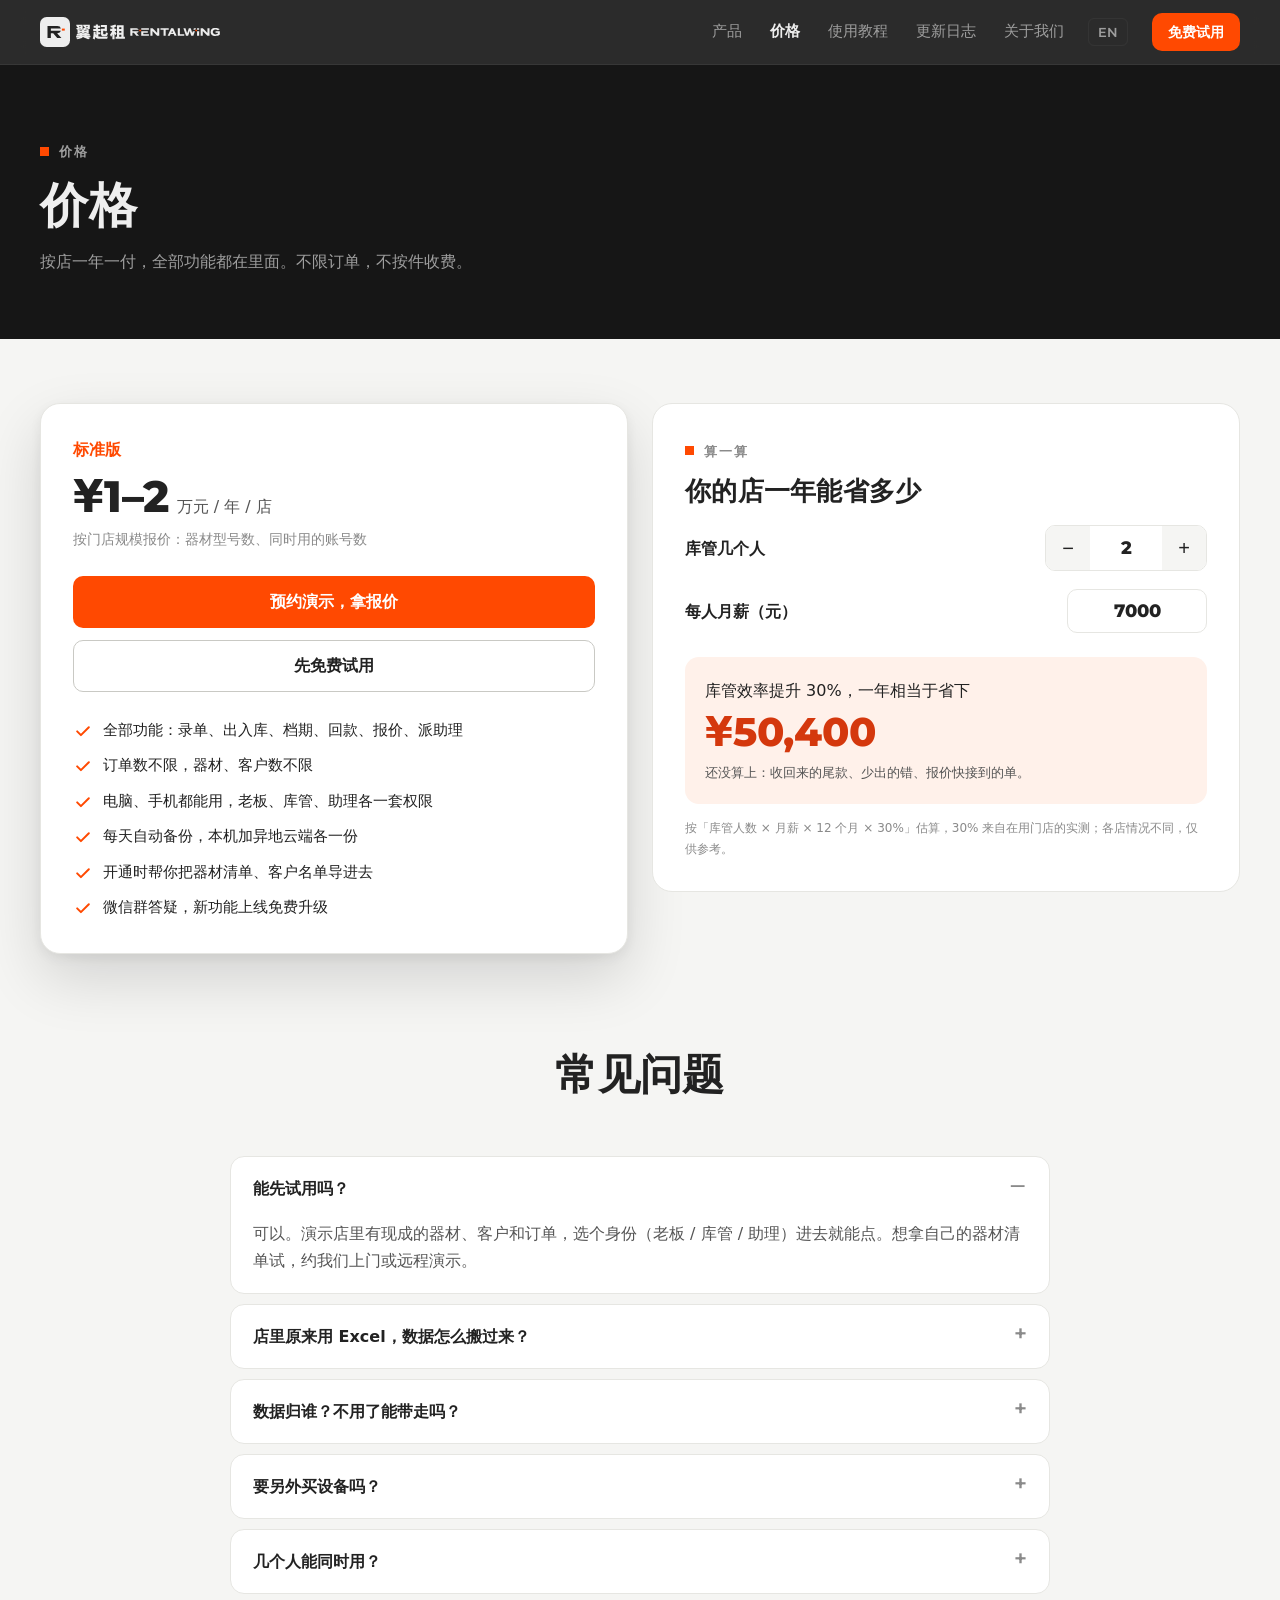
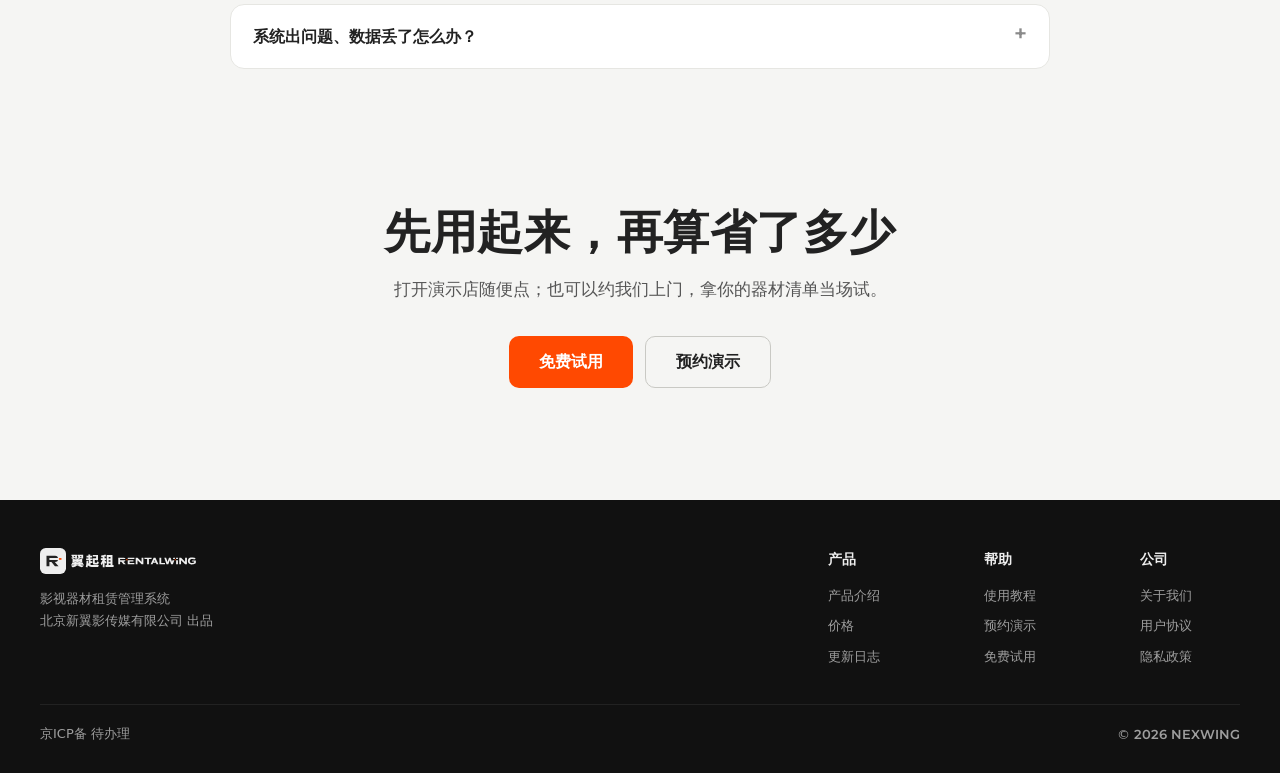
==== pricing.html @ af943787 "官网：价格、教程、更新日志、关于我们、用户协议、隐私政策；英文站" ====
<!doctype html>
<html lang="zh-CN">
<head>
  <meta charset="utf-8">
  <meta name="viewport" content="width=device-width, initial-scale=1">
  <meta name="robots" content="noindex, nofollow">
  <title>价格 · 翼起租 RENTALWING</title>
  <link rel="alternate" hreflang="en" href="en/pricing.html">
  <meta name="description" content="翼起租 RENTALWING 按店一年一付，全部功能都在里面，不限订单数、不按件收费。算一算你的店一年能省多少。">
  <meta name="theme-color" content="#161616">
  <link rel="icon" href="favicon.svg" type="image/svg+xml">
  <link rel="icon" href="favicon-32.png" sizes="32x32" type="image/png">
  <link rel="apple-touch-icon" href="apple-touch-icon.png">
  <meta property="og:type" content="website">
  <meta property="og:title" content="价格 · 翼起租 RENTALWING">
  <meta property="og:description" content="翼起租 RENTALWING 按店一年一付，全部功能都在里面，不限订单数、不按件收费。算一算你的店一年能省多少。">
  <meta property="og:image" content="assets/img/og.png">
  <link rel="stylesheet" href="assets/css/site.css">
  <script>document.documentElement.classList.add('js')</script>
</head>
<body class="sub sub--pricing">
<!-- 由 tools/build_site.py 从 site-src/ 生成，别直接改这个文件 -->

<a class="skip" href="#main">跳到正文</a>

<!-- @icons -->
<!-- 线条图标（只定义一次，下面用 <use> 引用） -->
<svg width="0" height="0" style="position:absolute" aria-hidden="true">
  <defs>
    <symbol id="i-crew" viewBox="0 0 24 24"><circle cx="9" cy="8" r="3.5"/><path d="M3 20c0-3.3 2.7-6 6-6s6 2.7 6 6"/><path d="M16 4.5a3.5 3.5 0 0 1 0 7M18 14c2 .7 3 2.8 3 6"/></symbol>
    <symbol id="i-sheet" viewBox="0 0 24 24"><path d="M6 3h9l4 4v14H6z"/><path d="M15 3v4h4M9 12h7M9 16h5"/></symbol>
    <symbol id="i-lock" viewBox="0 0 24 24"><rect x="4" y="10" width="16" height="11" rx="2"/><path d="M8 10V7a4 4 0 0 1 8 0v3"/></symbol>
    <symbol id="i-cloud" viewBox="0 0 24 24"><path d="M7 18a4 4 0 0 1-.6-8A6 6 0 0 1 18 9a4.5 4.5 0 0 1-.5 9z"/><path d="M12 12v5M9.5 14.5 12 12l2.5 2.5"/></symbol>
    <symbol id="i-phone" viewBox="0 0 24 24"><rect x="6" y="2.5" width="12" height="19" rx="2.5"/><path d="M10.5 18.5h3"/></symbol>
    <symbol id="i-chat" viewBox="0 0 24 24"><path d="M4 5h16v11H9l-5 4z"/></symbol>
    <symbol id="i-check" viewBox="0 0 24 24"><path d="M5 12.5l4.5 4.5L19 7.5"/></symbol>
  </defs>
</svg>
<!-- /@icons -->

<!-- @header -->
<header class="nav" data-nav>
  <div class="wrap nav__inner">
    <a class="nav__logo" href="index.html" aria-label="翼起租 RENTALWING 首页">
      <img src="assets/img/rentalwing-logo-inline-white.svg" alt="翼起租 RENTALWING" width="192" height="32">
    </a>
    <nav class="nav__links" id="nav-links" aria-label="网站导航">
      <a href="index.html" data-key="home">产品</a>
      <a href="pricing.html" data-key="pricing" aria-current="page">价格</a>
      <a href="help.html" data-key="help">使用教程</a>
      <a href="changelog.html" data-key="changelog">更新日志</a>
      <a href="about.html" data-key="about">关于我们</a>
    </nav>
    <a class="nav__lang" href="en/pricing.html" hreflang="en" lang="en" title="English">EN</a>
    <a class="btn btn--primary btn--sm nav__cta" href="#trial" data-trial>免费试用</a>
    <button class="nav__toggle" type="button" aria-controls="nav-links" aria-expanded="false" aria-label="打开菜单" data-nav-toggle>
      <span></span><span></span>
    </button>
  </div>
</header>
<!-- /@header -->

<main id="main">

  <section class="page-hero">
    <div class="wrap">
      <p class="eyebrow"><i></i>价格</p>
      <h1>价格</h1>
      <p class="lead">按店一年一付，全部功能都在里面。不限订单，不按件收费。</p>
    </div>
  </section>

  <section class="pricing">
    <div class="wrap pricing__inner">
      <!-- TODO：定价定了以后改这一块（现在按「一年一两万，按门店规模报价」写） -->
      <article class="plan">
        <p class="plan__name">标准版</p>
        <p class="plan__price"><b>¥1–2</b><span>万元 / 年 / 店</span></p>
        <p class="plan__note">按门店规模报价：器材型号数、同时用的账号数</p>
        <a class="btn btn--primary btn--lg btn--block" href="#contact" data-contact>预约演示，拿报价</a>
        <a class="btn btn--line btn--lg btn--block" href="#trial" data-trial>先免费试用</a>
        <ul class="ticks">
          <li><svg><use href="#i-check"/></svg>全部功能：录单、出入库、档期、回款、报价、派助理</li>
          <li><svg><use href="#i-check"/></svg>订单数不限，器材、客户数不限</li>
          <li><svg><use href="#i-check"/></svg>电脑、手机都能用，老板、库管、助理各一套权限</li>
          <li><svg><use href="#i-check"/></svg>每天自动备份，本机加异地云端各一份</li>
          <li><svg><use href="#i-check"/></svg>开通时帮你把器材清单、客户名单导进去</li>
          <li><svg><use href="#i-check"/></svg>微信群答疑，新功能上线免费升级</li>
        </ul>
      </article>

      <article class="calc" data-calc>
        <p class="eyebrow eyebrow--dark"><i></i>算一算</p>
        <h2>你的店一年能省多少</h2>
        <label class="calc__row"><span>库管几个人</span>
          <span class="calc__step"><button type="button" data-calc-dec="staff" aria-label="少一个">−</button><input type="number" inputmode="numeric" min="1" max="20" value="2" data-calc-in="staff" aria-label="库管人数"><button type="button" data-calc-inc="staff" aria-label="多一个">+</button></span>
        </label>
        <label class="calc__row"><span>每人月薪（元）</span>
          <input class="calc__money" type="number" inputmode="numeric" min="1000" step="500" value="7000" data-calc-in="salary" aria-label="每人月薪">
        </label>
        <div class="calc__out">
          <p>库管效率提升 30%，一年相当于省下</p>
          <p class="calc__big">¥<b data-calc-out="save">50,400</b></p>
          <p class="calc__sub">还没算上：收回来的尾款、少出的错、报价快接到的单。</p>
        </div>
        <p class="calc__foot">按「库管人数 × 月薪 × 12 个月 × 30%」估算，30% 来自在用门店的实测；各店情况不同，仅供参考。</p>
      </article>
    </div>
  </section>

  <section class="faq">
    <div class="wrap">
      <header class="center-head">
        <h2>常见问题</h2>
      </header>
      <div class="faq__list">
        <details open>
          <summary>能先试用吗？</summary>
          <p>可以。演示店里有现成的器材、客户和订单，选个身份（老板 / 库管 / 助理）进去就能点。想拿自己的器材清单试，约我们上门或远程演示。</p>
        </details>
        <details>
          <summary>店里原来用 Excel，数据怎么搬过来？</summary>
          <p>把器材清单、客户名单发给我们（Excel、照片都行），开通时我们帮你导进去；有编号的器材连编号一起建好。老单可以用「补录老单」一张张补，补的单照样能对账。</p>
        </details>
        <details>
          <summary>数据归谁？不用了能带走吗？</summary>
          <p>店里的数据归店家。订单、器材、客户、流水随时能导出 Excel；不续费也会留出时间让你把数据导走。详见<a href="terms.html">用户协议</a>和<a href="privacy.html">隐私政策</a>。</p>
        </details>
        <details>
          <summary>要另外买设备吗？</summary>
          <p>不用。电脑、手机打开网页就能用。想用扫码出入库的话，一把无线扫码枪一两百元，标签几分钱一张；手机摄像头也能扫。</p>
        </details>
        <details>
          <summary>几个人能同时用？</summary>
          <p>老板、库管、助理都能有自己的账号，同时用，别人改了你这边自动刷新。账号数量按门店规模定在报价里。</p>
        </details>
        <details>
          <summary>系统出问题、数据丢了怎么办？</summary>
          <p>每天自动备份，本机一份、异地云端一份，能恢复到任意一天。每一笔改动都有操作记录，谁、几点、改了什么都查得到。</p>
        </details>
      </div>
    </div>
  </section>

  <section class="cta">
    <div class="wrap cta__inner">
      <h2>先用起来，再算省了多少</h2>
      <p>打开演示店随便点；也可以约我们上门，拿你的器材清单当场试。</p>
      <div class="cta__actions">
        <a class="btn btn--primary btn--lg" href="#trial" data-trial>免费试用</a>
        <a class="btn btn--line btn--lg" href="#contact" data-contact>预约演示</a>
      </div>
    </div>
  </section>

</main>

<!-- @footer -->
<footer class="footer">
  <div class="wrap">
    <div class="footer__top">
      <div class="footer__brand">
        <img src="assets/img/rentalwing-logo-inline-white.svg" alt="翼起租 RENTALWING" width="168" height="28">
        <p>影视器材租赁管理系统<br>北京新翼影传媒有限公司 出品</p>
      </div>
      <nav class="footer__cols" aria-label="网站地图">
        <div><h4>产品</h4><a href="index.html">产品介绍</a><a href="pricing.html">价格</a><a href="changelog.html">更新日志</a></div>
        <div><h4>帮助</h4><a href="help.html">使用教程</a><a href="#contact" data-contact>预约演示</a><a href="#trial" data-trial>免费试用</a></div>
        <div><h4>公司</h4><a href="about.html">关于我们</a><a href="terms.html">用户协议</a><a href="privacy.html">隐私政策</a></div>
      </nav>
    </div>
    <div class="footer__bottom">
      <!-- TODO：备案号下来后替换，并链接到 https://beian.miit.gov.cn/ -->
      <span>京ICP备 待办理</span>
      <span class="footer__copy">© <span data-year>2026</span> NEXWING</span>
    </div>
  </div>
</footer>

<!-- 免费试用：演示店还没搭好，先示意。开放后把 data-trial-url 换成真的地址、去掉按钮的 is-soon 和下面那行说明 -->
<dialog class="modal" id="trial" aria-labelledby="trial-title" data-trial-url="https://demo.rentalwing.com">
  <form method="dialog" class="modal__close-form"><button class="modal__close" aria-label="关闭">×</button></form>
  <p class="eyebrow eyebrow--dark"><i></i>免费试用</p>
  <h3 id="trial-title">演示店 · 光影器材租赁</h3>
  <p class="modal__desc">装好了演示数据的一家店：器材、客户、进行中的单都有，随便点、随便改。不用注册，进去选个身份（老板 / 库管 / 助理）就能用。</p>
  <p class="trial-url">demo.rentalwing.com</p>
  <a class="btn btn--primary btn--lg btn--block is-soon" href="#" data-trial-go aria-disabled="true">进入演示店</a>
  <p class="modal__soon">演示店正在准备，开放后点上面直接进。现在可以先<a href="#contact" data-contact>预约演示</a>。</p>
</dialog>

<!-- 预约演示：联系方式 -->
<dialog class="modal" id="contact-dialog" aria-labelledby="contact-title">
  <form method="dialog" class="modal__close-form"><button class="modal__close" aria-label="关闭">×</button></form>
  <p class="eyebrow eyebrow--dark"><i></i>预约演示</p>
  <h3 id="contact-title">加微信，约个时间</h3>
  <div class="contact">
    <!-- TODO：换成真实的微信二维码 /assets/img/wechat-qr.png -->
    <div class="contact__qr">微信二维码</div>
    <ul>
      <li><span>微信</span>扫码添加，备注「器材店」</li>
      <!-- TODO：填真实的电话、邮箱 -->
      <li><span>电话</span>待补</li>
      <li><span>邮箱</span>hello@rentalwing.com</li>
    </ul>
  </div>
</dialog>
<!-- /@footer -->

<script src="assets/js/site.js" defer></script>
</body>
</html>
---- assets/css/site.css ----
/* 翼起租 RENTALWING 官网
 * 订单是核心：首屏讲订单，紧跟着「一张单的全流程」代码画的界面动画（不用录屏，省流量），再是订单上的各种细节（会动的小卡片）。
 * 以图为主：其余每一屏一个短标题 + 一句话 + 三个要点 + 一张真实的产品截图。
 * 颜色沿用 NEXWING：黑 #222、橙 #FF4901（只做点缀）。中文用系统字体，英文 / 数字用自带的 Montserrat 子集，不依赖外部 CDN。
 * 动效都尊重「减少动态效果」：系统里开了就不轮播、不浮动、直接显示。 */

@font-face { font-family: "Montserrat"; font-weight: 600; font-display: swap; src: url("../fonts/montserrat-600.woff2") format("woff2"); }
@font-face { font-family: "Montserrat"; font-weight: 800; font-display: swap; src: url("../fonts/montserrat-800.woff2") format("woff2"); }

:root {
  --ink: #222222;
  --ink-2: #555555;
  --muted: #8A8A8A;
  --line: #E6E6E2;
  --paper: #F5F5F3;
  --white: #FFFFFF;
  --night: #161616;
  --night-2: #232323;
  --night-line: #343434;
  --on-night: #EEEEEE;
  --on-night-muted: #9E9E9E;
  --orange: #FF4901;
  --orange-soft: #FFF1EA;
  --blue: #1677FF;
  --green: #389E0D;

  --sans: "PingFang SC", "Hiragino Sans GB", "Microsoft YaHei", "Noto Sans SC", system-ui, -apple-system, sans-serif;
  --latin: "Montserrat", var(--sans);
  --wrap: 1200px;
  --gutter: 16px;
  --radius: 16px;
  --shadow: 0 24px 60px rgba(0, 0, 0, .14), 0 4px 12px rgba(0, 0, 0, .06);
  --ease: cubic-bezier(.2, .7, .2, 1);
}
@media (min-width: 768px) { :root { --gutter: 32px; } }

*, *::before, *::after { box-sizing: border-box; }
html { scroll-behavior: smooth; scroll-padding-top: 72px; -webkit-text-size-adjust: 100%; }
body { margin: 0; background: var(--paper); color: var(--ink); font: 16px/1.7 var(--sans); -webkit-font-smoothing: antialiased; }
img, video { max-width: 100%; height: auto; display: block; }
a { color: inherit; }
h1, h2, h3 { margin: 0; line-height: 1.2; letter-spacing: .01em; }
p { margin: 0; }
figure { margin: 0; }

.wrap { width: 100%; max-width: calc(var(--wrap) + var(--gutter) * 2); margin: 0 auto; padding: 0 var(--gutter); }
.skip { position: absolute; left: -999px; top: 8px; background: var(--white); padding: 8px 12px; border-radius: 8px; z-index: 100; }
.skip:focus { left: 8px; }
:focus-visible { outline: 2px solid var(--orange); outline-offset: 3px; border-radius: 4px; }
.show-sm { display: none; }
@media (max-width: 520px) { .show-sm { display: inline; } .hide-sm { display: none; } }

/* 英文站：标题用 Montserrat，字距收紧（中文的 .03em 字距放在英文上太散） */
:lang(en) h1, :lang(en) h2, :lang(en) h3, :lang(en) .proof strong { font-family: var(--latin); letter-spacing: -.01em; }
:lang(en) .hero h1 { letter-spacing: -.015em; }
:lang(en) .eyebrow { letter-spacing: .06em; }

/* 滚到眼前才浮上来（只在有 JS 时；没 JS 直接显示） */
.js [data-reveal] { opacity: 0; transform: translateY(28px); transition: opacity .7s var(--ease), transform .7s var(--ease); }
.js [data-reveal].is-in { opacity: 1; transform: none; }

/* ---------- 小部件 ---------- */
.eyebrow { display: inline-flex; align-items: center; gap: 10px; font: 600 13px/1.4 var(--latin); letter-spacing: .14em; color: var(--on-night-muted); margin-bottom: 16px; }
.eyebrow i { width: 9px; height: 9px; background: var(--orange); flex: none; }
.eyebrow--dark { color: var(--muted); }

.btn {
  display: inline-flex; align-items: center; justify-content: center; gap: 8px;
  min-height: 44px; padding: 0 22px; border-radius: 10px; border: 0;
  font: 600 15px/1 var(--sans); text-decoration: none; white-space: nowrap; cursor: pointer;
  transition: background-color .15s, border-color .15s, opacity .15s;
}
.btn--sm { min-height: 38px; padding: 0 16px; font-size: 14px; }
.btn--lg { min-height: 52px; padding: 0 30px; font-size: 16px; }
.btn--block { width: 100%; }
.btn--primary { background: var(--orange); color: #fff; }
.btn--primary:hover { background: #E84200; }
.btn--ghost { border: 1.5px solid var(--night-line); color: var(--on-night); background: transparent; }
.btn--ghost:hover { border-color: var(--on-night-muted); }
.btn--line { border: 1.5px solid #C9C9C4; color: var(--ink); background: transparent; }
.btn--line:hover { border-color: var(--ink); }

.ticks { list-style: none; margin: 22px 0 0; padding: 0; display: grid; gap: 10px; }
.ticks li { display: flex; align-items: center; gap: 10px; font-weight: 600; font-size: 16px; }
.ticks svg { width: 20px; height: 20px; flex: none; fill: none; stroke: var(--orange); stroke-width: 2.4; stroke-linecap: round; stroke-linejoin: round; }
.ticks--light li { color: var(--on-night); }

/* ---------- 页头 ---------- */
.nav { position: sticky; top: 0; z-index: 50; background: rgba(22, 22, 22, .9); -webkit-backdrop-filter: saturate(140%) blur(12px); backdrop-filter: saturate(140%) blur(12px); border-bottom: 1px solid rgba(255, 255, 255, .06); }
.nav__inner { display: flex; align-items: center; gap: 24px; height: 64px; }
.nav__logo img { height: 30px; width: auto; }
.nav__links { display: flex; gap: 28px; margin-left: auto; }
.nav__links a { color: var(--on-night-muted); text-decoration: none; font-size: 15px; }
.nav__links a:hover, .nav__links a[aria-current] { color: var(--on-night); }
.nav__links a[aria-current] { font-weight: 600; }
.nav__lang { color: var(--on-night-muted); text-decoration: none; font: 600 13px var(--latin); padding: 5px 9px; border: 1px solid var(--night-line); border-radius: 6px; }
.nav__lang:hover { color: var(--on-night); border-color: var(--on-night-muted); }
.nav__toggle { display: none; }
@media (max-width: 900px) {
  .nav__inner { gap: 12px; }
  .nav__lang { margin-left: auto; }
  .nav__toggle { display: inline-flex; flex-direction: column; justify-content: center; gap: 6px; width: 44px; height: 44px; padding: 0 11px; margin-right: -11px; background: none; border: 0; cursor: pointer; }
  .nav__toggle span { display: block; height: 2px; background: var(--on-night); transition: transform .2s; }
  .nav[data-open] .nav__toggle span:first-child { transform: translateY(4px) rotate(45deg); }
  .nav[data-open] .nav__toggle span:last-child { transform: translateY(-4px) rotate(-45deg); }
  .nav__links { display: none; position: absolute; left: 0; right: 0; top: 64px; flex-direction: column; gap: 0; margin: 0; padding: 8px var(--gutter) 16px; background: var(--night); border-bottom: 1px solid var(--night-line); }
  .nav[data-open] .nav__links { display: flex; }
  .nav__links a { padding: 12px 0; font-size: 17px; border-bottom: 1px solid var(--night-2); }
}
@media (max-width: 400px) { .nav__logo img { height: 24px; } }

/* ---------- 首屏 ---------- */
.hero { background: var(--night); color: var(--on-night); overflow: hidden; position: relative; }
.hero::after { /* 截图下半截落在浅色上：深浅交界 */
  content: ""; position: absolute; left: 0; right: 0; bottom: 0; height: 22%; background: var(--paper);
}
.hero__copy { text-align: center; padding-top: 72px; }
@media (min-width: 980px) { .hero__copy { padding-top: 100px; } }
.hero h1 { font-size: clamp(34px, 6vw, 64px); font-weight: 800; letter-spacing: .03em; line-height: 1.18; }
.hero .lead { margin-top: 20px; font-size: clamp(14px, 1.5vw, 17px); line-height: 1.8; color: var(--on-night-muted); }
.hero__actions { display: flex; justify-content: center; flex-wrap: wrap; gap: 12px; margin-top: 32px; }
/* 底下留足地方：截图的阴影和压在右下角的手机都别被首屏的边裁掉 */
.hero__stage { position: relative; z-index: 1; margin-top: 56px; padding-bottom: 96px; }
@media (min-width: 980px) { .hero__stage { margin-top: 72px; } }

.browser { border-radius: 14px; overflow: hidden; background: var(--white); box-shadow: 0 24px 48px rgba(0, 0, 0, .22), 0 0 0 1px rgba(255, 255, 255, .06); max-width: 1100px; margin: 0 auto; }
.browser--light { box-shadow: var(--shadow); border: 1px solid var(--line); }
.browser__bar { display: flex; align-items: center; gap: 7px; height: 34px; padding: 0 14px; background: #EDEDEA; border-bottom: 1px solid #DDDDD8; }
.browser__bar i { width: 11px; height: 11px; border-radius: 50%; background: #D3D3CF; }
.browser__bar span { margin: 0 auto; transform: translateX(-20px); font: 600 12px var(--latin); color: #8E8E8A; background: #F8F8F6; padding: 3px 18px; border-radius: 6px; }

.phone { position: relative; border-radius: 34px; padding: 9px; background: #0D0D0D; box-shadow: var(--shadow), inset 0 0 0 1.5px #3A3A3A; }
.phone img { border-radius: 26px; }
.phone figcaption { position: absolute; left: 0; right: 0; bottom: -34px; text-align: center; font-size: 14px; color: var(--muted); }
.phone--hero { position: absolute; right: max(var(--gutter), calc(50% - 600px)); bottom: 64px; width: clamp(150px, 19vw, 230px); }
@media (max-width: 640px) { .hero__stage { padding-bottom: 48px; } .phone--hero { width: 34%; right: 8px; bottom: 32px; border-radius: 22px; padding: 5px; } .phone--hero img { border-radius: 18px; } .browser__bar { height: 24px; } .browser__bar i { width: 8px; height: 8px; } .browser__bar span { display: none; } }

/* 首屏截图旁边浮着的三张小卡：一张单上会发生的事（依次弹出、轻轻上下浮） */
.pops { list-style: none; margin: 0; padding: 0; position: absolute; inset: 0; pointer-events: none; }
.pop {
  position: absolute; display: flex; flex-direction: column; gap: 2px; padding: 12px 16px 12px 30px; border-radius: 12px;
  background: #fff; color: var(--ink); box-shadow: 0 18px 40px rgba(0, 0, 0, .28); border: 1px solid rgba(0, 0, 0, .04);
  animation: pop-in .6s var(--ease) both, float 6s ease-in-out infinite;
}
.pop::before { content: ""; position: absolute; left: 14px; top: 18px; width: 8px; height: 8px; background: var(--orange); }
.pop b { font-size: 15px; }
.pop span { font-size: 12.5px; color: var(--muted); white-space: nowrap; }
.pop--a { left: max(var(--gutter), calc(50% - 650px)); top: 16%; animation-delay: .5s, 1.1s; }
.pop--b { left: max(calc(var(--gutter) + 20px), calc(50% - 620px)); top: 50%; animation-delay: .9s, 1.5s; }
.pop--c { right: max(var(--gutter), calc(50% - 660px)); top: 22%; animation-delay: 1.3s, 1.9s; }
@keyframes pop-in { from { opacity: 0; transform: translateY(16px) scale(.96); } to { opacity: 1; transform: none; } }
@keyframes float { 0%, 100% { translate: 0 0; } 50% { translate: 0 -6px; } }
@media (max-width: 980px) { .pops { display: none; } }

/* ---------- 在用 ---------- */
.proof { padding: 24px 0 8px; }
.proof__inner { display: flex; flex-wrap: wrap; align-items: center; justify-content: center; gap: 18px 56px; text-align: center; }
.proof p { color: var(--ink-2); font-weight: 600; }
.proof ul { list-style: none; margin: 0; padding: 0; display: flex; gap: 48px; }
.proof li { display: flex; flex-direction: column; align-items: center; }
.proof strong { font: 800 32px/1.1 var(--latin); }
.proof sup { font-size: .55em; color: var(--orange); vertical-align: top; margin-left: 2px; }
.proof span { font-size: 13px; color: var(--muted); margin-top: 4px; }
@media (max-width: 520px) { .proof ul { gap: 28px; } .proof strong { font-size: 26px; } }

/* ---------- 标题块 ---------- */
.center-head { text-align: center; max-width: 720px; margin: 0 auto 56px; }
.center-head h2 { font-size: clamp(28px, 4vw, 42px); font-weight: 800; }
.center-head p:not(.eyebrow) { margin-top: 14px; font-size: 17px; color: var(--ink-2); }
.center-head--light p:not(.eyebrow) { color: var(--on-night-muted); }

/* ---------- 算一笔账：省人工、收回尾款、报价快 ---------- */
.why { padding: 96px 0 24px; }
.why__grid { display: grid; grid-template-columns: repeat(3, 1fr); gap: 16px; }
@media (max-width: 900px) { .why__grid { grid-template-columns: 1fr; max-width: 520px; margin: 0 auto; } }
.why .viz { min-height: 150px; }

/* 以前 / 现在 */
.viz-vs { gap: 12px; }
.viz-vs p { display: grid; grid-template-columns: 36px 1fr; gap: 8px; line-height: 1.55; }
.viz-vs span { font-size: 12px; font-weight: 700; padding-top: 1px; }
.viz-vs__old { color: var(--muted); }
.viz-vs__old span { color: #B5B5B0; }
.viz-vs__new { font-weight: 600; opacity: 0; transform: translateY(8px); transition: opacity .5s .5s, transform .5s var(--ease) .5s; }
.viz-vs__new span { color: var(--orange); }
.viz-vs__old { text-decoration: line-through; text-decoration-color: transparent; transition: text-decoration-color .4s .2s; }
.is-in .viz-vs__old { text-decoration-color: #C9C9C4; }
.is-in .viz-vs__new { opacity: 1; transform: none; }

/* 催款名单 */
.viz-owe { gap: 2px; }
.viz-owe p { display: grid; grid-template-columns: 1fr auto 74px; align-items: center; gap: 10px; padding: 5px 0; opacity: 0; transform: translateX(-8px); transition: opacity .4s, transform .4s var(--ease); }
.viz-owe em { font-style: normal; font-size: 12px; padding: 1px 8px; border-radius: 4px; background: #FFF7E6; color: #AD4E00; }
.viz-owe em.is-red { background: #FFF1F0; color: #CF1322; }
.viz-owe b { text-align: right; font: 700 15px var(--latin); color: #AD4E00; }
.viz-owe__sum { border-top: 1px dashed #D6D6D1; margin-top: 4px; padding-top: 8px !important; }
.viz-owe__sum span { color: var(--muted); }
.viz-owe__sum b { grid-column: 2 / 4; font-size: 18px; }
.is-in .viz-owe p { opacity: 1; transform: none; }
.is-in .viz-owe p:nth-child(2) { transition-delay: .15s; }
.is-in .viz-owe p:nth-child(3) { transition-delay: .3s; }
.is-in .viz-owe p:nth-child(4) { transition-delay: .5s; }

/* 同一套器材，按客户出三个价 */
.viz-quote { gap: 4px; }
.viz-quote__q { font-weight: 700; margin-bottom: 4px; }
.viz-quote p:not(.viz-quote__q) { display: flex; justify-content: space-between; padding: 5px 10px; border-radius: 8px; color: var(--muted); transition: background-color .4s .7s, color .4s .7s, box-shadow .4s .7s; }
.viz-quote b { font: 700 15px var(--latin); }
.is-in .viz-quote p.is-on { background: var(--white); color: var(--ink); box-shadow: 0 4px 14px rgba(0, 0, 0, .08); }
.is-in .viz-quote p.is-on b { color: var(--orange); }

.soon { display: inline-block; margin-left: 8px; padding: 1px 8px; border-radius: 4px; background: var(--orange-soft); color: #D4380D; font-size: 12px; font-weight: 600; }

/* ---------- 一张单的全流程（上面五步、下面演示画面） ---------- */
.flow { padding: 88px 0 96px; }
.flow__body { max-width: 1100px; margin: 0 auto; display: grid; gap: 22px; }
.flow__tabs { position: relative; display: grid; grid-template-columns: repeat(5, 1fr); gap: 8px; }
.flow__tabs button {
  position: relative; display: flex; flex-direction: column; align-items: flex-start; gap: 2px; text-align: left; width: 100%;
  padding: 14px 16px 18px; border: 1px solid transparent; border-radius: 14px; background: transparent; color: var(--ink); cursor: pointer; overflow: hidden;
  font: inherit; transition: background-color .2s, border-color .2s;
}
.flow__tabs button:hover { background: rgba(0, 0, 0, .035); }
.flow__tabs em { font: 800 13px/1.6 var(--latin); font-style: normal; color: #B5B5B0; }
.flow__tabs strong { font-size: 17px; line-height: 1.45; white-space: nowrap; }
.flow__tabs span { font-size: 13.5px; color: var(--muted); line-height: 1.5; }
.flow__tabs [aria-selected="true"] { background: var(--white); border-color: var(--line); box-shadow: 0 10px 30px rgba(0, 0, 0, .06); }
.flow__tabs [aria-selected="true"] em { color: var(--orange); }
.flow__bar { position: absolute; left: 16px; right: 16px; bottom: 8px; height: 2px; background: var(--line); border-radius: 2px; opacity: 0; }
.flow__bar::after { content: ""; position: absolute; inset: 0; width: calc(var(--p, 0) * 100%); background: var(--orange); border-radius: 2px; }
.flow__tabs [aria-selected="true"] .flow__bar { opacity: 1; }
.flow__stage { width: 100%; max-width: none; margin: 0; }
@media (max-width: 900px) {
  .flow { padding: 80px 0 72px; }
  .flow__tabs { display: flex; overflow-x: auto; scrollbar-width: none; margin: 0 calc(var(--gutter) * -1); padding: 4px var(--gutter) 6px; scroll-snap-type: x mandatory; }
  .flow__tabs::-webkit-scrollbar { display: none; }
  .flow__tabs button { flex: none; width: auto; min-width: 124px; padding: 12px 16px 16px; scroll-snap-align: start; background: var(--white); border-color: var(--line); }
  .flow__tabs strong { font-size: 16px; }
  .flow__tabs span { display: none; }
  .flow__tabs [aria-selected="true"] { border-color: var(--ink); box-shadow: none; }
}

/* 演示画面：代码画的系统界面（不是录屏，几 KB），照系统的样子简化：白卡片、蓝色主按钮、彩色状态标签 */
.demo {
  --d-blue: #1677FF; --d-cyan: #08979C; --d-green: #389E0D; --d-orange: #D46B08; --d-line: #EDEDED; --d-soft: #F5F6F8; --d-text: #1F1F1F; --d-sub: #8C8C8C;
  position: relative; height: 470px; overflow: hidden; background: #F3F4F6; color: var(--d-text); font-size: 14px; line-height: 1.5;
}
.demo__bg { position: absolute; inset: 0; pointer-events: none; }
.demo__bg i { position: absolute; display: block; background: #E6E7EA; border-radius: 6px; }
.demo__bg i:nth-child(1) { left: 0; top: 0; bottom: 0; width: 52px; border-radius: 0; background: #FFF; border-right: 1px solid var(--d-line); }
.demo__bg i:nth-child(2) { left: 52px; right: 0; top: 0; height: 44px; border-radius: 0; background: #FFF; border-bottom: 1px solid var(--d-line); }
.demo__bg i:nth-child(3) { left: 16px; top: 64px; width: 20px; height: 20px; }
.demo__bg i:nth-child(4) { left: 16px; top: 100px; width: 20px; height: 20px; }
.scene { position: absolute; inset: 44px 0 0 52px; display: flex; align-items: flex-start; justify-content: center; padding: 22px 24px; opacity: 0; visibility: hidden; transition: opacity .2s, visibility 0s .2s; }
.scene.is-active { opacity: 1; visibility: visible; transition: opacity .35s .15s; }
/* 大屏上整块放大一点，字看得清（指针位置是按实际位置算的，不受影响） */
@media (min-width: 1000px) { .demo { height: 580px; } .d-panel { zoom: 1.15; } }
.d-panel { width: 100%; max-width: 620px; background: #FFF; border-radius: 12px; box-shadow: 0 10px 30px rgba(0, 0, 0, .08), 0 0 0 1px rgba(0, 0, 0, .04); padding: 18px 20px 16px; display: grid; gap: 12px; }
.d-panel :where(p, ul, dl, dd) { margin: 0; padding: 0; list-style: none; }
.d-title { display: flex; align-items: center; gap: 10px; min-height: 26px; }
.d-title > b { font-size: 16px; }
.d-mini { font-size: 12.5px; color: var(--d-sub); }
.d-tag { display: inline-flex; align-items: center; padding: 0 8px; height: 22px; border-radius: 4px; font-size: 12px; font-style: normal; font-weight: 400; white-space: nowrap; background: #F0F0F0; color: #595959; border: 1px solid #E5E5E5; }
.d-title .d-tag { margin-left: auto; }
.d-tag[hidden] { display: none; }
.d-tag--cyan { background: #E6FFFB; color: var(--d-cyan); border-color: #87E8DE; }
.d-tag--blue { background: #E6F4FF; color: var(--d-blue); border-color: #91CAFF; }
.d-tag--orange { background: #FFF7E6; color: var(--d-orange); border-color: #FFD591; }
.d-tag--green { background: #F6FFED; color: var(--d-green); border-color: #B7EB8F; }
.d-tag--gray { background: #FAFAFA; color: #595959; }
[data-k="status"].is-swap { animation: d-pop .45s var(--ease); }
@keyframes d-pop { 0% { transform: scale(.8); opacity: 0; } 100% { transform: none; opacity: 1; } }

.d-field { display: grid; grid-template-columns: minmax(44px, auto) 1fr; gap: 10px; align-items: center; }
.d-field--top { align-items: start; }
.d-field--top > label { padding-top: 6px; }
.d-field > label { color: #595959; }
.d-box { position: relative; min-width: 0; }
.d-input { display: flex; align-items: center; gap: 8px; height: 34px; padding: 0 11px; border: 1px solid #D9D9D9; border-radius: 6px; background: #FFF; white-space: nowrap; overflow: hidden; transition: border-color .2s, box-shadow .2s; }
.d-input.is-focus { border-color: var(--d-blue); box-shadow: 0 0 0 2px rgba(22, 119, 255, .12); }
.d-ph { color: #BFBFBF; }
.d-input.is-focus .d-ph, .d-input.has-val .d-ph { display: none; }
.d-caret { display: none; width: 1px; height: 16px; margin-left: -7px; background: var(--d-text); animation: d-blink 1s steps(1) infinite; }
.d-input.is-focus .d-caret { display: block; }
@keyframes d-blink { 50% { opacity: 0; } }
.d-input [data-k="group"] { display: none; }
.d-input.is-picked [data-k="group"] { display: inline-flex; }
.d-drop { position: absolute; z-index: 3; left: 0; right: 0; top: 38px; background: #FFF; border-radius: 8px; box-shadow: 0 8px 24px rgba(0, 0, 0, .14); padding: 4px; opacity: 0; transform: translateY(-4px); pointer-events: none; transition: opacity .2s, transform .2s; }
.d-drop.is-open { opacity: 1; transform: none; }
.d-drop li { display: flex; justify-content: space-between; gap: 10px; padding: 6px 10px; border-radius: 4px; white-space: nowrap; }
.d-drop li span { font-size: 12.5px; color: var(--d-sub); }
.d-drop li.is-hot { background: #E6F4FF; }
.d-period { height: 34px; display: flex; align-items: center; padding: 0 11px; border: 1px solid #D9D9D9; border-radius: 6px; font-variant-numeric: tabular-nums; }
.d-period.is-flash, .d-meta b.is-flash { animation: d-flash 1s; }
@keyframes d-flash { 0%, 60% { background: #FFF1E6; } 100% { background: transparent; } }
.d-quick { display: flex; flex-wrap: wrap; gap: 6px; margin-top: 6px; font-size: 12.5px; }
.d-quick span { padding: 2px 9px; border-radius: 4px; background: #F5F5F5; color: #595959; transition: background-color .2s, color .2s; }
.d-quick span.is-on { background: #E6F4FF; color: var(--d-blue); }
.d-line { display: grid; grid-template-columns: 1fr auto 86px; gap: 10px; align-items: center; }
.d-qty, .d-step { display: inline-flex; align-items: center; border: 1px solid #D9D9D9; border-radius: 6px; height: 34px; }
.d-qty i, .d-step i { width: 26px; text-align: center; font-style: normal; color: #8C8C8C; }
.d-qty b, .d-step b { min-width: 26px; text-align: center; font-size: 16px; font-variant-numeric: tabular-nums; }
.d-qty i.is-press, .d-btn.is-press, .d-quick span.is-press, .d-pills span.is-press { transform: scale(.94); }
.d-sub { text-align: right; font-weight: 600; font-variant-numeric: tabular-nums; }
.d-acc { display: flex; flex-wrap: wrap; gap: 6px; margin-top: 8px; min-height: 26px; }
.d-acc span { padding: 2px 10px; border-radius: 999px; background: var(--d-soft); font-size: 12.5px; opacity: 0; transform: scale(.85); transition: opacity .3s, transform .3s var(--ease); }
.d-acc span.is-in { opacity: 1; transform: none; }
.d-acc b { font-variant-numeric: tabular-nums; }
.d-foot { display: flex; align-items: center; justify-content: space-between; gap: 10px; padding-top: 12px; border-top: 1px solid var(--d-line); }
.d-total { font-size: 18px; font-variant-numeric: tabular-nums; margin-left: 4px; }
.d-btns { display: inline-flex; gap: 8px; }
.d-btn { display: inline-flex; align-items: center; height: 32px; padding: 0 16px; border-radius: 6px; background: var(--d-blue); color: #FFF; white-space: nowrap; transition: transform .1s, background-color .2s; }
.d-btn--ghost { background: #FFF; color: var(--d-text); border: 1px solid #D9D9D9; }

.d-checks { display: grid; gap: 4px; }
.d-checks li { display: flex; align-items: center; gap: 8px; }
.d-checks li::before, .d-items li.is-done b::before { content: "✓"; display: inline-flex; align-items: center; justify-content: center; width: 16px; height: 16px; border-radius: 50%; background: var(--d-green); color: #FFF; font-size: 10px; font-weight: 700; }
.d-scan { border: 1px solid var(--d-line); border-radius: 8px; padding: 10px 12px; display: grid; gap: 8px; }
.d-scan__head { display: flex; justify-content: space-between; align-items: center; }
.d-scan__head b { font-variant-numeric: tabular-nums; }
.d-bar { height: 6px; border-radius: 3px; background: #F0F0F0; overflow: hidden; }
.d-bar i { display: block; height: 100%; width: 0; background: var(--d-green); border-radius: 3px; transition: width .3s; }
.d-items { display: grid; gap: 2px; }
.d-items li { display: flex; justify-content: space-between; align-items: center; gap: 10px; padding: 5px 8px; border-radius: 6px; transition: background-color .3s; }
.d-items li.is-hit { background: #F6FFED; }
.d-items em { font-style: normal; color: var(--d-sub); font-size: 12.5px; margin-left: 4px; }
.d-items b { display: inline-flex; align-items: center; gap: 6px; font-variant-numeric: tabular-nums; font-weight: 600; color: #595959; }
.d-items li.is-done b { color: var(--d-green); }
.d-beep { padding: 1px 8px; border-radius: 4px; background: #FFF1E6; color: #D4380D; font: 600 12px var(--latin); opacity: 0; transition: opacity .15s; }
.d-title .d-beep { margin-left: auto; }
.d-beep.is-on { opacity: 1; }
.d-note { font-size: 12.5px; color: #876800; background: #FFFBE6; border-radius: 6px; padding: 6px 10px; }
.d-note--ok { color: var(--d-green); background: #F6FFED; }

.d-meta { color: #595959; }
.d-meta b { color: var(--d-text); font-variant-numeric: tabular-nums; padding: 1px 4px; border-radius: 4px; }
.d-items--plain li { padding: 6px 0; border-bottom: 1px solid var(--d-line); border-radius: 0; }
.d-items--plain li:last-child { border-bottom: 0; }
.d-new { display: none !important; }
.d-new.is-in { display: flex !important; animation: d-slide .45s var(--ease); }
@keyframes d-slide { from { opacity: 0; transform: translateY(-6px); background: #E6F4FF; } to { opacity: 1; transform: none; } }
.d-ext, .d-collect, .d-done { display: none !important; }
.d-ext.is-in, .d-collect.is-in { display: grid !important; gap: 8px; animation: d-slide .35s var(--ease); }
.d-done.is-in { display: flex !important; gap: 8px; animation: d-slide .35s var(--ease); }
.d-ext [data-k="extNote"] { visibility: hidden; }
.d-ext [data-k="extNote"].is-in { visibility: visible; }

.d-ret { display: grid; }
.d-ret li { display: flex; justify-content: space-between; align-items: center; gap: 10px; padding: 7px 0; border-bottom: 1px solid var(--d-line); }
.d-ret li > div { display: flex; flex-wrap: wrap; align-items: center; gap: 4px 10px; min-width: 0; }
.d-units { display: inline-flex; gap: 6px; }
.d-units i { font-style: normal; font: 600 12px/20px var(--latin); padding: 0 7px; border-radius: 4px; border: 1px solid #D9D9D9; color: #8C8C8C; transition: all .2s; }
.d-units i.is-on { border-color: var(--d-blue); background: #E6F4FF; color: var(--d-blue); }
.d-step b.is-bump { animation: d-bump .3s; }
@keyframes d-bump { 50% { transform: scale(1.25); color: var(--d-blue); } }

.d-money { display: grid; gap: 4px; }
.d-money div { display: flex; justify-content: space-between; }
.d-money dt { color: #595959; }
.d-money dd { font-variant-numeric: tabular-nums; font-weight: 600; }
.d-money .is-owed dd { color: var(--d-orange); font-size: 20px; }
.d-money .is-owed.is-zero dd { color: var(--d-sub); }
.d-input--money { height: 36px; font-size: 16px; font-weight: 600; justify-content: flex-end; }
.d-pills span { padding: 4px 12px; border: 1px solid #D9D9D9; background: #FFF; }
.d-pills span.is-on { border-color: var(--d-blue); background: #E6F4FF; color: var(--d-blue); }
.d-log { display: grid; gap: 4px; font-size: 12.5px; color: #595959; }
.d-log li { display: flex; align-items: center; gap: 8px; }
.d-log li::before { content: ""; width: 8px; height: 8px; border-radius: 50%; border: 2px solid var(--d-blue); flex: none; }
.d-log li.d-new::before { border-color: var(--d-green); }

.d-toast { position: absolute; left: 50%; top: 56px; z-index: 5; margin: 0; padding: 8px 14px; border-radius: 8px; background: #FFF; box-shadow: 0 8px 24px rgba(0, 0, 0, .14); white-space: nowrap; font-size: 13.5px; opacity: 0; transform: translate(-50%, -8px); transition: opacity .25s, transform .25s; pointer-events: none; }
.d-toast::before { content: "✓"; display: inline-flex; align-items: center; justify-content: center; width: 16px; height: 16px; margin-right: 8px; border-radius: 50%; background: var(--d-green); color: #FFF; font-size: 10px; font-weight: 700; }
.d-toast.is-on { opacity: 1; transform: translate(-50%, 0); }
.d-cursor { position: absolute; left: 0; top: 0; z-index: 6; pointer-events: none; transform: translate(-40px, -40px); transition: transform .6s cubic-bezier(.45, 0, .2, 1); }
.d-cursor svg { display: block; filter: drop-shadow(0 1px 2px rgba(0, 0, 0, .3)); }
.d-cursor::after { content: ""; position: absolute; left: -11px; top: -11px; width: 24px; height: 24px; border-radius: 50%; background: rgba(255, 73, 1, .35); transform: scale(0); opacity: 0; }
.d-cursor.is-click::after { animation: d-ripple .45s ease-out; }
@keyframes d-ripple { 0% { transform: scale(.3); opacity: 1; } 100% { transform: scale(1.6); opacity: 0; } }
/* 手机上：指针换成手指点的圆点 */
@media (pointer: coarse) {
  .d-cursor svg { opacity: 0; }
  .d-cursor::before { content: ""; position: absolute; left: -9px; top: -9px; width: 18px; height: 18px; border-radius: 50%; background: rgba(0, 0, 0, .25); border: 2px solid rgba(255, 255, 255, .9); }
}
@media (max-width: 640px) {
  .demo { height: 500px; font-size: 13px; }
  .demo__bg { display: none; }
  .scene { inset: 0; padding: 12px; }
  .d-panel { padding: 14px 14px 12px; gap: 10px; }
  .d-field { grid-template-columns: minmax(36px, auto) 1fr; gap: 8px; }
  .d-line { grid-template-columns: 1fr auto; }
  .d-line .d-sub { grid-column: 1 / -1; text-align: left; font-size: 12.5px; color: #595959; }
  .d-title .d-mini { display: none; }
  .d-foot .d-mini { font-size: 12px; }
  .d-btn { padding: 0 12px; }
  .d-toast { top: 12px; }
}

/* ---------- 订单上的细节（便当格：每格一个小画面） ---------- */
.details { padding: 40px 0 112px; }
.bento { display: grid; grid-template-columns: repeat(3, 1fr); gap: 16px; }
.card { background: var(--white); border: 1px solid var(--line); border-radius: 20px; padding: 26px 26px 28px; display: flex; flex-direction: column; }
.card--wide { grid-column: span 2; }
.card h3 { font-size: 20px; margin-top: 22px; }
.card > p { margin-top: 6px; font-size: 15px; color: var(--muted); line-height: 1.6; }
.viz { min-height: 128px; border-radius: 12px; background: var(--paper); padding: 18px; display: flex; flex-direction: column; justify-content: center; gap: 10px; font-size: 14px; }
@media (max-width: 900px) { .bento { grid-template-columns: 1fr 1fr; } }
@media (max-width: 640px) { .bento { grid-template-columns: 1fr; } .card--wide { grid-column: auto; } }

/* 计费：一条时间轴，出库、归还两个时刻落下来，中间的计费段跟着画出来 */
.viz-time { gap: 8px; }
.viz-time__days { display: grid; grid-template-columns: repeat(3, 1fr); font: 600 12px var(--latin); color: var(--muted); }
.viz-time__days span { border-left: 1px dashed #CFCFCA; padding-left: 8px; }
.viz-time__track { position: relative; height: 54px; border-radius: 8px; background: repeating-linear-gradient(90deg, #E9E9E5 0 calc(33.333% - 1px), #D6D6D1 calc(33.333% - 1px) 33.333%); }
.viz-time__bill { position: absolute; left: 33.333%; top: 22px; height: 12px; width: 0; background: var(--orange); border-radius: 6px; transition: width .9s var(--ease) .9s; }
.viz-time__pin { position: absolute; top: -2px; font-size: 12px; padding: 3px 8px; border-radius: 6px; background: var(--ink); color: #fff; white-space: nowrap; opacity: 0; transform: translateY(-8px); transition: opacity .4s, transform .4s var(--ease); }
.viz-time__pin::after { content: ""; position: absolute; left: 50%; bottom: -14px; height: 14px; border-left: 2px solid var(--ink); }
.viz-time__pin--out { left: 25%; translate: -50% 0; transition-delay: .3s; }
.viz-time__pin--in { left: 69%; translate: -50% 0; transition-delay: .6s; top: 30px; }
.viz-time__pin--in::after { bottom: auto; top: -14px; }
.viz-time__sum { font-size: 14px; color: var(--ink-2); }
.viz-time__sum strong { font: 800 22px var(--latin); color: var(--orange); }
.is-in .viz-time__bill { width: 33.333%; }
.is-in .viz-time__pin { opacity: 1; transform: none; }

/* 分批归还：进度条一点点涨 */
.viz-batch div { display: grid; grid-template-columns: 88px 1fr 34px; align-items: center; gap: 10px; }
.viz-batch span { white-space: nowrap; overflow: hidden; text-overflow: ellipsis; color: var(--ink-2); }
.viz-batch i { position: relative; height: 8px; border-radius: 4px; background: #E3E3DE; overflow: hidden; }
.viz-batch i::after { content: ""; position: absolute; inset: 0; width: 0; background: var(--green); border-radius: 4px; transition: width 1s var(--ease) .4s; }
.is-in .viz-batch i::after { width: calc(var(--p) * 100%); }
.viz-batch em { font: 600 13px var(--latin); font-style: normal; color: var(--muted); text-align: right; }

/* 续租 · 追加：旧值划掉、新值浮上来 */
.viz-change p { display: flex; align-items: baseline; gap: 10px; }
.viz-change span { width: 64px; color: var(--muted); flex: none; }
.viz-change s { color: var(--muted); text-decoration-color: transparent; transition: text-decoration-color .3s .5s; }
.viz-change b { font: 800 16px var(--latin); opacity: 0; transform: translateX(-8px); transition: opacity .4s .8s, transform .4s var(--ease) .8s; }
.viz-change__add { color: var(--blue); font-weight: 600; opacity: 0; transition: opacity .4s 1.3s; }
.is-in .viz-change s { text-decoration-color: currentColor; }
.is-in .viz-change b, .is-in .viz-change__add { opacity: 1; transform: none; }

/* 标签：一个个冒出来 */
.viz-chips { flex-direction: row; flex-wrap: wrap; align-content: center; gap: 8px; }
.chip { padding: 6px 12px; border-radius: 999px; background: var(--white); border: 1px solid var(--line); font-size: 13.5px; white-space: nowrap; opacity: 0; transform: scale(.9); transition: opacity .35s, transform .35s var(--ease); }
.chip b { color: #AD6800; }
.chip--muted { color: var(--muted); background: transparent; }
.chip--warn { background: #FFFBE6; border-color: #FFE58F; color: #876800; }
.chip--red { background: #FFF1F0; border-color: #FFCCC7; color: #CF1322; }
.is-in .chip { opacity: 1; transform: none; }
.is-in .chip:nth-child(2) { transition-delay: .15s; }
.is-in .chip:nth-child(3) { transition-delay: .3s; }
.is-in .chip:nth-child(4) { transition-delay: .45s; }

/* 操作记录：一条条落下来 */
.viz-log { gap: 0; padding: 14px 18px; }
.viz-log p { position: relative; display: flex; flex-wrap: wrap; gap: 2px 12px; padding: 6px 0 6px 22px; opacity: 0; transform: translateY(8px); transition: opacity .4s, transform .4s var(--ease); }
.viz-log p::before { content: ""; position: absolute; left: 4px; top: 22px; bottom: -8px; border-left: 1px solid #D6D6D1; }
.viz-log p:last-child::before { display: none; }
.viz-log i { position: absolute; left: 0; top: 13px; width: 9px; height: 9px; border-radius: 50%; border: 2px solid var(--blue); background: var(--white); }
.viz-log p:last-child i { border-color: var(--green); }
.viz-log b { font-weight: 600; }
.viz-log span { color: var(--muted); }
.is-in .viz-log p { opacity: 1; transform: none; }
.is-in .viz-log p:nth-child(2) { transition-delay: .25s; }
.is-in .viz-log p:nth-child(3) { transition-delay: .5s; }
.is-in .viz-log p:nth-child(4) { transition-delay: .75s; }

/* 押金：一笔笔扣下来 */
.viz-deposit { gap: 8px; }
.viz-deposit p { display: flex; justify-content: space-between; align-items: baseline; }
.viz-deposit span { color: var(--muted); }
.viz-deposit b { font: 800 17px var(--latin); }
.viz-deposit__move { opacity: 0; transform: translateX(-8px); transition: opacity .4s, transform .4s var(--ease); border-top: 1px dashed #D6D6D1; padding-top: 8px; }
.viz-deposit__move b { color: var(--ink-2); font-weight: 600; }
.is-in .viz-deposit__move { opacity: 1; transform: none; transition-delay: .4s; }
.is-in .viz-deposit__move + .viz-deposit__move { transition-delay: .8s; }

/* ---------- 功能展示（一屏一个） ---------- */
.show { padding: 88px 0; }
.show--white { background: var(--white); }
.show--dark { background: var(--night); color: var(--on-night); }
@media (min-width: 980px) { .show { padding: 120px 0; } }
.show__inner { display: grid; grid-template-columns: 1fr; gap: 40px; align-items: center; }
@media (min-width: 980px) {
  .show__inner { grid-template-columns: 400px 1fr; gap: 64px; }
  .show--rev .show__inner { grid-template-columns: 1fr 400px; }
  .show--rev .show__text { order: 2; }
}
.show h2 { font-size: clamp(28px, 3.4vw, 40px); font-weight: 800; white-space: nowrap; }
:lang(en) .show h2 { white-space: normal; }   /* 英文标题长，让它折行 */
@media (max-width: 420px) { .show h2 { white-space: normal; } }
.show__text > p:not(.eyebrow) { margin-top: 14px; font-size: 17px; color: var(--ink-2); }
.show--dark .show__text > p:not(.eyebrow) { color: var(--on-night-muted); }

.shot { border-radius: 12px; overflow: hidden; background: var(--white); box-shadow: var(--shadow); border: 1px solid var(--line); }
.show--dark .shot { border-color: var(--night-line); box-shadow: 0 30px 80px rgba(0, 0, 0, .5); }

/* 两张图错开叠放 */
.duo { position: relative; display: grid; grid-template-columns: repeat(12, 1fr); align-items: start; }
.duo__a { grid-column: 1 / span 7; grid-row: 1; z-index: 1; }
.duo__b { grid-column: 6 / span 7; grid-row: 1; margin-top: 46%; z-index: 2; }
.duo--flat .duo__a { grid-column: 1 / span 10; }
.duo--flat .duo__b { grid-column: 5 / span 8; margin-top: 38%; }
@media (max-width: 640px) { .duo { grid-template-columns: 1fr; gap: 16px; } .duo__a, .duo__b, .duo--flat .duo__a, .duo--flat .duo__b { grid-column: 1; grid-row: auto; margin-top: 0; } }

/* ---------- 手机 ---------- */
.phones { padding: 96px 0 120px; background: var(--white); overflow: hidden; }
.phones__row { display: flex; justify-content: center; align-items: flex-start; gap: clamp(14px, 3vw, 44px); }
.phones__row .phone { width: clamp(104px, 24vw, 270px); }
.phone--up { margin-top: -28px; }
@media (max-width: 640px) { .phones__row .phone { border-radius: 20px; padding: 5px; } .phones__row .phone img { border-radius: 15px; } .phone figcaption { bottom: -28px; font-size: 12px; } .phone--up { margin-top: -14px; } }

/* ---------- 图标格 ---------- */
.tiles-sec { padding: 96px 0; }
.tiles { list-style: none; margin: 0; padding: 0; display: grid; grid-template-columns: repeat(4, 1fr); gap: 16px; }
@media (max-width: 900px) { .tiles { grid-template-columns: repeat(2, 1fr); } }
.tiles li { background: var(--white); border: 1px solid var(--line); border-radius: var(--radius); padding: 26px 24px; display: flex; flex-direction: column; gap: 6px; }
.tiles svg { width: 30px; height: 30px; fill: none; stroke: var(--ink); stroke-width: 1.7; stroke-linecap: round; stroke-linejoin: round; margin-bottom: 10px; }
.tiles strong { font-size: 17px; }
.tiles span { font-size: 14px; color: var(--muted); line-height: 1.5; }
.js .tiles li:nth-child(4n+2) { transition-delay: .08s; }
.js .tiles li:nth-child(4n+3) { transition-delay: .16s; }
.js .tiles li:nth-child(4n+4) { transition-delay: .24s; }
@media (max-width: 420px) { .tiles li { padding: 20px 16px; } }

/* ---------- 即将推出 ---------- */
.next { background: var(--night); color: var(--on-night); padding: 96px 0; }
.next__grid { display: grid; grid-template-columns: repeat(3, 1fr); gap: 20px; }
@media (max-width: 980px) { .next__grid { grid-template-columns: 1fr; max-width: 520px; margin: 0 auto; } }
.next__card { background: var(--night-2); border: 1px solid var(--night-line); border-radius: var(--radius); padding: 28px; }
.next__card h3 { font-size: 22px; margin-top: 26px; }
.next__card > p { margin-top: 8px; color: var(--on-night-muted); font-size: 15px; }

/* 店间借调：虚线在流动 */
.net { position: relative; height: 170px; }
.net__lines { position: absolute; inset: 0; width: 100%; height: 100%; }
.net__lines path { stroke: #5A5A5A; stroke-width: 1.5; stroke-dasharray: 4 5; fill: none; vector-effect: non-scaling-stroke; animation: dash 1.2s linear infinite; }
@keyframes dash { to { stroke-dashoffset: -18; } }
.net__node { position: absolute; z-index: 1; transform: translate(-50%, -50%); padding: 7px 14px; border-radius: 8px; background: #2F2F2F; border: 1px solid #444; font-size: 13px; white-space: nowrap; }
.net__node--me { left: 50%; top: 50%; background: var(--orange); border-color: var(--orange); color: #fff; font-weight: 700; }
.net__node--a { left: 20%; top: 18.75%; }
.net__node--b { left: 80%; top: 21.9%; }
.net__node--c { left: 78%; top: 84.4%; }

/* 小翼：先打字中，再出回复 */
.chat { display: grid; gap: 10px; height: 170px; align-content: center; }
.chat p { max-width: 90%; padding: 11px 14px; border-radius: 14px; font-size: 14px; line-height: 1.5; }
.chat__in { background: #2F2F2F; border-top-left-radius: 4px; }
.chat__out { justify-self: end; background: var(--on-night); color: var(--ink); border-top-right-radius: 4px; min-height: 44px; }
.chat__out b { color: var(--orange); margin-right: 6px; }
.chat__typing { display: inline-flex; gap: 4px; vertical-align: middle; }
.chat__typing i { width: 6px; height: 6px; border-radius: 50%; background: #999; animation: typing 1s infinite; }
.chat__typing i:nth-child(2) { animation-delay: .15s; }
.chat__typing i:nth-child(3) { animation-delay: .3s; }
@keyframes typing { 0%, 60%, 100% { opacity: .3; transform: none; } 30% { opacity: 1; transform: translateY(-3px); } }
.chat__text { display: none; }
.is-done .chat__typing { display: none; }
.is-done .chat__text { display: inline; }
.js .chat__out { opacity: 0; transform: translateY(6px); transition: opacity .4s, transform .4s var(--ease); }
.js .is-in .chat__out { opacity: 1; transform: none; transition-delay: .6s; }
html:not(.js) .chat__typing { display: none; }
html:not(.js) .chat__text { display: inline; }

/* 客户自己下单：小程序的样子 + 新订单角标 */
.mini { position: relative; height: 170px; display: flex; align-items: center; justify-content: center; }
.mini p { margin: 0; }
.mini__phone { width: 200px; padding: 10px 12px 12px; border-radius: 16px; background: #F5F5F3; color: var(--ink); box-shadow: 0 12px 30px rgba(0, 0, 0, .4); font-size: 12px; display: grid; gap: 6px; }
.mini__shop { font-weight: 700; font-size: 13px; }
.mini__item { display: flex; align-items: center; justify-content: space-between; gap: 8px; white-space: nowrap; padding: 5px 8px; border-radius: 8px; background: var(--white); }
.mini__item b { font: 600 11.5px var(--latin); color: var(--orange); }
.mini__btn { text-align: center; padding: 6px; border-radius: 8px; background: var(--orange); color: #fff; font-weight: 600; }
.mini__badge { position: absolute; right: 2%; top: 6%; padding: 6px 10px; border-radius: 8px; background: var(--orange); color: #fff; font-size: 12px; font-weight: 700; box-shadow: 0 8px 20px rgba(255, 73, 1, .35); }
.js .mini__badge { opacity: 0; transform: translateY(8px) scale(.9); transition: opacity .4s, transform .4s var(--ease); }
.js .is-in .mini__badge { opacity: 1; transform: none; transition-delay: .9s; }

/* ---------- 行动 ---------- */
.cta { padding: 112px 0; text-align: center; background: var(--paper); }
.cta h2 { font-size: clamp(28px, 4.4vw, 46px); font-weight: 800; }
.cta p { margin-top: 14px; color: var(--ink-2); font-size: 17px; }
.cta__actions { display: flex; justify-content: center; flex-wrap: wrap; gap: 12px; margin-top: 32px; }
.cta .btn--ghost { border-color: #C9C9C4; color: var(--ink); }
.cta .btn--ghost:hover { border-color: var(--ink); }

/* ---------- 页脚 ---------- */
.footer { background: #111; color: var(--on-night-muted); font-size: 13px; }
.footer__top { display: flex; flex-wrap: wrap; justify-content: space-between; gap: 32px 48px; padding: 48px 0 32px; }
.footer__brand img { height: 26px; width: auto; }
.footer__brand p { margin-top: 14px; line-height: 1.7; }
.footer__cols { display: grid; grid-template-columns: repeat(3, minmax(100px, auto)); gap: 24px 56px; }
.footer__cols h4 { margin: 0 0 10px; color: var(--on-night); font-size: 14px; }
.footer__cols a { display: block; padding: 4px 0; text-decoration: none; }
.footer__cols a:hover { color: var(--on-night); }
.footer__bottom { display: flex; flex-wrap: wrap; justify-content: space-between; gap: 8px 24px; padding: 18px 0 28px; border-top: 1px solid #222; }
.footer__copy { font-family: var(--latin); }
@media (max-width: 640px) { .footer__cols { grid-template-columns: repeat(3, 1fr); gap: 16px; width: 100%; } }

/* ---------- 弹窗（试用、预约演示） ---------- */
.modal { width: min(440px, calc(100% - 32px)); border: 0; border-radius: 18px; padding: 30px 28px 26px; color: var(--ink); background: var(--white); box-shadow: 0 30px 80px rgba(0, 0, 0, .35); }
.modal::backdrop { background: rgba(0, 0, 0, .55); }
.modal h3 { font-size: 22px; }
.modal__close-form { position: absolute; right: 10px; top: 10px; margin: 0; }
.modal__close { width: 40px; height: 40px; border: 0; background: none; font-size: 26px; line-height: 1; color: var(--muted); cursor: pointer; border-radius: 8px; }
.modal__close:hover { background: var(--paper); }
.modal__desc { margin-top: 10px; color: var(--ink-2); font-size: 15px; }
.trial-url { margin: 20px 0 22px; padding: 14px 16px; background: var(--paper); border-radius: 12px; text-align: center; font: 600 16px var(--latin); }
.btn.is-soon { opacity: .45; cursor: not-allowed; }
.modal__soon { margin-top: 12px; font-size: 13px; color: var(--muted); text-align: center; }
.modal__soon a { color: var(--orange); }
.contact { display: flex; gap: 20px; align-items: center; margin-top: 20px; }
.contact__qr { flex: none; width: 120px; height: 120px; border-radius: 10px; background: var(--paper); border: 1px dashed #CFCFCA; color: var(--muted); display: flex; align-items: center; justify-content: center; font-size: 13px; }
.contact ul { list-style: none; margin: 0; padding: 0; display: grid; gap: 10px; font-weight: 600; font-size: 15px; }
.contact span { display: block; font-size: 12px; font-weight: 400; color: var(--muted); }
@media (max-width: 420px) { .contact { flex-direction: column; align-items: flex-start; } }


/* =================== 子页面（价格、教程、更新日志、关于我们、用户协议、隐私政策） =================== */
.page-hero { background: var(--night); color: var(--on-night); padding: 72px 0 64px; }
.page-hero h1 { font-size: clamp(30px, 4.6vw, 48px); font-weight: 800; letter-spacing: .02em; }
.page-hero .lead { margin-top: 14px; color: var(--on-night-muted); font-size: 16px; max-width: 640px; }
@media (max-width: 640px) { .page-hero { padding: 48px 0 40px; } }

/* 价格 */
.pricing { padding: 64px 0 24px; }
.pricing__inner { display: grid; grid-template-columns: 1fr 1fr; gap: 24px; align-items: start; }
@media (max-width: 900px) { .pricing__inner { grid-template-columns: 1fr; max-width: 560px; margin: 0 auto; } }
.plan, .calc { background: var(--white); border: 1px solid var(--line); border-radius: 20px; padding: 32px; }
.plan { box-shadow: var(--shadow); }
.plan__name { font-weight: 700; color: var(--orange); }
.plan__price { margin-top: 10px; display: flex; align-items: baseline; gap: 8px; }
.plan__price b { font: 800 44px/1 var(--latin); }
.plan__price span { color: var(--ink-2); }
.plan__note { margin-top: 8px; color: var(--muted); font-size: 14px; }
.plan .btn { margin-top: 12px; }
.plan .btn--primary { margin-top: 24px; }
.plan .ticks { margin-top: 26px; }
.plan .ticks li { align-items: flex-start; font-weight: 500; font-size: 15px; }
.plan .ticks svg { margin-top: 3px; }
.calc h2 { font-size: 26px; font-weight: 800; }
.calc__row { display: flex; align-items: center; justify-content: space-between; gap: 16px; margin-top: 18px; font-weight: 600; }
.calc__step { display: inline-flex; align-items: center; border: 1px solid var(--line); border-radius: 10px; overflow: hidden; }
.calc__step button { width: 44px; height: 44px; border: 0; background: var(--paper); font-size: 20px; cursor: pointer; color: var(--ink); }
.calc__step input, .calc__money { width: 72px; height: 44px; border: 0; text-align: center; font: 700 18px var(--latin); color: var(--ink); background: #fff; -moz-appearance: textfield; }
.calc__money { width: 140px; border: 1px solid var(--line); border-radius: 10px; }
.calc input::-webkit-outer-spin-button, .calc input::-webkit-inner-spin-button { -webkit-appearance: none; margin: 0; }
.calc__out { margin-top: 24px; padding: 20px; border-radius: 14px; background: var(--orange-soft); }
.calc__big { margin-top: 4px !important; font: 800 40px/1.2 var(--latin); color: #D4380D; }
.calc__per { font-size: 16px; font-weight: 600; color: var(--ink-2); }
.calc__sub { margin-top: 6px; font-size: 13px; color: var(--ink-2); }
.calc__foot { margin-top: 14px; font-size: 12px; color: var(--muted); }

.faq { padding: 72px 0 24px; }
.faq__list { max-width: 820px; margin: 0 auto; display: grid; gap: 10px; }
.faq details { background: var(--white); border: 1px solid var(--line); border-radius: 14px; padding: 0 22px; }
.faq summary { cursor: pointer; list-style: none; padding: 18px 0; font-weight: 700; display: flex; justify-content: space-between; gap: 12px; }
.faq summary::-webkit-details-marker { display: none; }
.faq summary::after { content: "+"; font: 400 22px/1 var(--latin); color: var(--muted); }
.faq details[open] summary::after { content: "−"; }
.faq details p { padding: 0 0 18px; color: var(--ink-2); }
.faq a, .prose a { color: #D4380D; }

/* 教程 */
.help { padding: 56px 0 96px; }
.help__inner { display: grid; grid-template-columns: 200px 1fr; gap: 48px; align-items: start; }
.help__toc { position: sticky; top: 88px; display: grid; gap: 2px; }
.help__toc-title { font-size: 12px; color: var(--muted); letter-spacing: .1em; margin-bottom: 8px !important; }
.help__toc a { padding: 6px 12px; border-radius: 8px; text-decoration: none; color: var(--ink-2); font-size: 15px; }
.help__toc a:hover { background: var(--white); color: var(--ink); }
.help__body { display: grid; gap: 20px; min-width: 0; }
.guide { background: var(--white); border: 1px solid var(--line); border-radius: 20px; padding: 32px 36px; scroll-margin-top: 84px; }
.guide h2 { font-size: 24px; font-weight: 800; margin-bottom: 14px; }
.guide > p { color: var(--ink-2); }
.steps { margin: 14px 0 0; padding: 0; list-style: none; counter-reset: s; display: grid; gap: 12px; }
.steps li { position: relative; padding-left: 38px; line-height: 1.7; counter-increment: s; }
.steps li::before { content: counter(s); position: absolute; left: 0; top: 1px; width: 26px; height: 26px; border-radius: 50%; background: var(--ink); color: #fff; font: 700 13px/26px var(--latin); text-align: center; }
.tip { margin-top: 16px !important; padding: 12px 16px; border-radius: 10px; background: var(--orange-soft); color: var(--ink-2); font-size: 14px; }
.guide .shot { margin-top: 22px; }
.guide .shot--narrow { max-width: 420px; }
@media (max-width: 900px) {
  .help__inner { grid-template-columns: 1fr; gap: 20px; }
  .help__toc { position: static; display: flex; flex-wrap: wrap; gap: 6px; }
  .help__toc-title { width: 100%; margin-bottom: 0 !important; }
  .help__toc a { background: var(--white); border: 1px solid var(--line); font-size: 14px; }
  .guide { padding: 24px 20px; }
}

/* 更新日志 */
.changelog { padding: 64px 0 96px; }
.log { list-style: none; margin: 0 auto; padding: 0; max-width: 860px; }
.log__item { display: grid; grid-template-columns: 140px 1fr; gap: 24px; padding: 28px 0; border-bottom: 1px solid var(--line); }
.log__head b { display: block; font: 800 30px/1 var(--latin); }
.log__head time { display: block; margin-top: 8px; font: 600 13px var(--latin); color: var(--muted); }
.log__item--new .log__head b { color: var(--orange); }
.log__body h3 { font-size: 20px; }
.log__body ul { margin: 10px 0 0; padding-left: 20px; color: var(--ink-2); display: grid; gap: 6px; }
@media (max-width: 640px) { .log__item { grid-template-columns: 1fr; gap: 10px; } .log__head { display: flex; align-items: baseline; gap: 12px; } .log__head time { margin: 0; } }

/* 关于我们 */
.about { padding: 72px 0 40px; }
.about__inner { display: grid; grid-template-columns: 1fr 340px; gap: 56px; align-items: start; }
@media (max-width: 900px) { .about__inner { grid-template-columns: 1fr; gap: 32px; } }
.about__text h2 { font-size: 26px; font-weight: 800; margin: 0 0 14px; }
.about__text h2:not(:first-child) { margin-top: 40px; }
.about__text p { color: var(--ink-2); font-size: 16px; line-height: 1.9; }
.about__text p + p { margin-top: 14px; }
.about__facts { background: var(--night); color: var(--on-night); border-radius: 20px; padding: 28px; }
.about__facts dl { margin: 0; display: grid; gap: 14px; }
.about__facts dt { font-size: 12px; color: var(--on-night-muted); }
.about__facts dd { margin: 2px 0 0; font-weight: 600; }
.about__logo { margin-top: 26px; height: 26px; width: auto; }
.about-nums { padding: 24px 0 8px; }
.about-nums ul { list-style: none; margin: 0; padding: 32px 0; display: flex; justify-content: center; gap: clamp(32px, 8vw, 96px); border-top: 1px solid var(--line); border-bottom: 1px solid var(--line); }
.about-nums li { display: flex; flex-direction: column; align-items: center; }
.about-nums strong { font: 800 40px/1.1 var(--latin); }
.about-nums sup { font-size: .45em; color: var(--orange); vertical-align: top; margin-left: 2px; }
.about-nums span { margin-top: 6px; font-size: 13px; color: var(--muted); }

/* 用户协议、隐私政策 */
.legal { padding: 56px 0 96px; }
.prose { max-width: 780px; margin: 0 auto; background: var(--white); border: 1px solid var(--line); border-radius: 20px; padding: 40px 48px; font-size: 15.5px; line-height: 1.9; color: var(--ink-2); }
.prose h2 { margin: 36px 0 10px; font-size: 20px; color: var(--ink); }
.prose h3 { margin: 20px 0 6px; font-size: 16px; color: var(--ink); }
.prose ul { margin: 8px 0; padding-left: 22px; display: grid; gap: 6px; }
.prose b { color: var(--ink); }
.draft-note { margin-bottom: 24px !important; padding: 12px 16px; border-radius: 10px; background: #FFFBE6; border: 1px solid #FFE58F; color: #876800; font-size: 14px; }
@media (max-width: 640px) { .prose { padding: 24px 20px; font-size: 15px; } }

/* 减少动态效果：不浮动、不流动、直接显示终态 */
@media (prefers-reduced-motion: reduce) {
  html { scroll-behavior: auto; }
  *, *::before, *::after { transition: none !important; animation: none !important; }
  .pop, .js [data-reveal] { opacity: 1 !important; transform: none !important; }
  .chat__typing { display: none !important; }
  .chat__text { display: inline !important; }
  .d-cursor, .d-toast { display: none; }
}
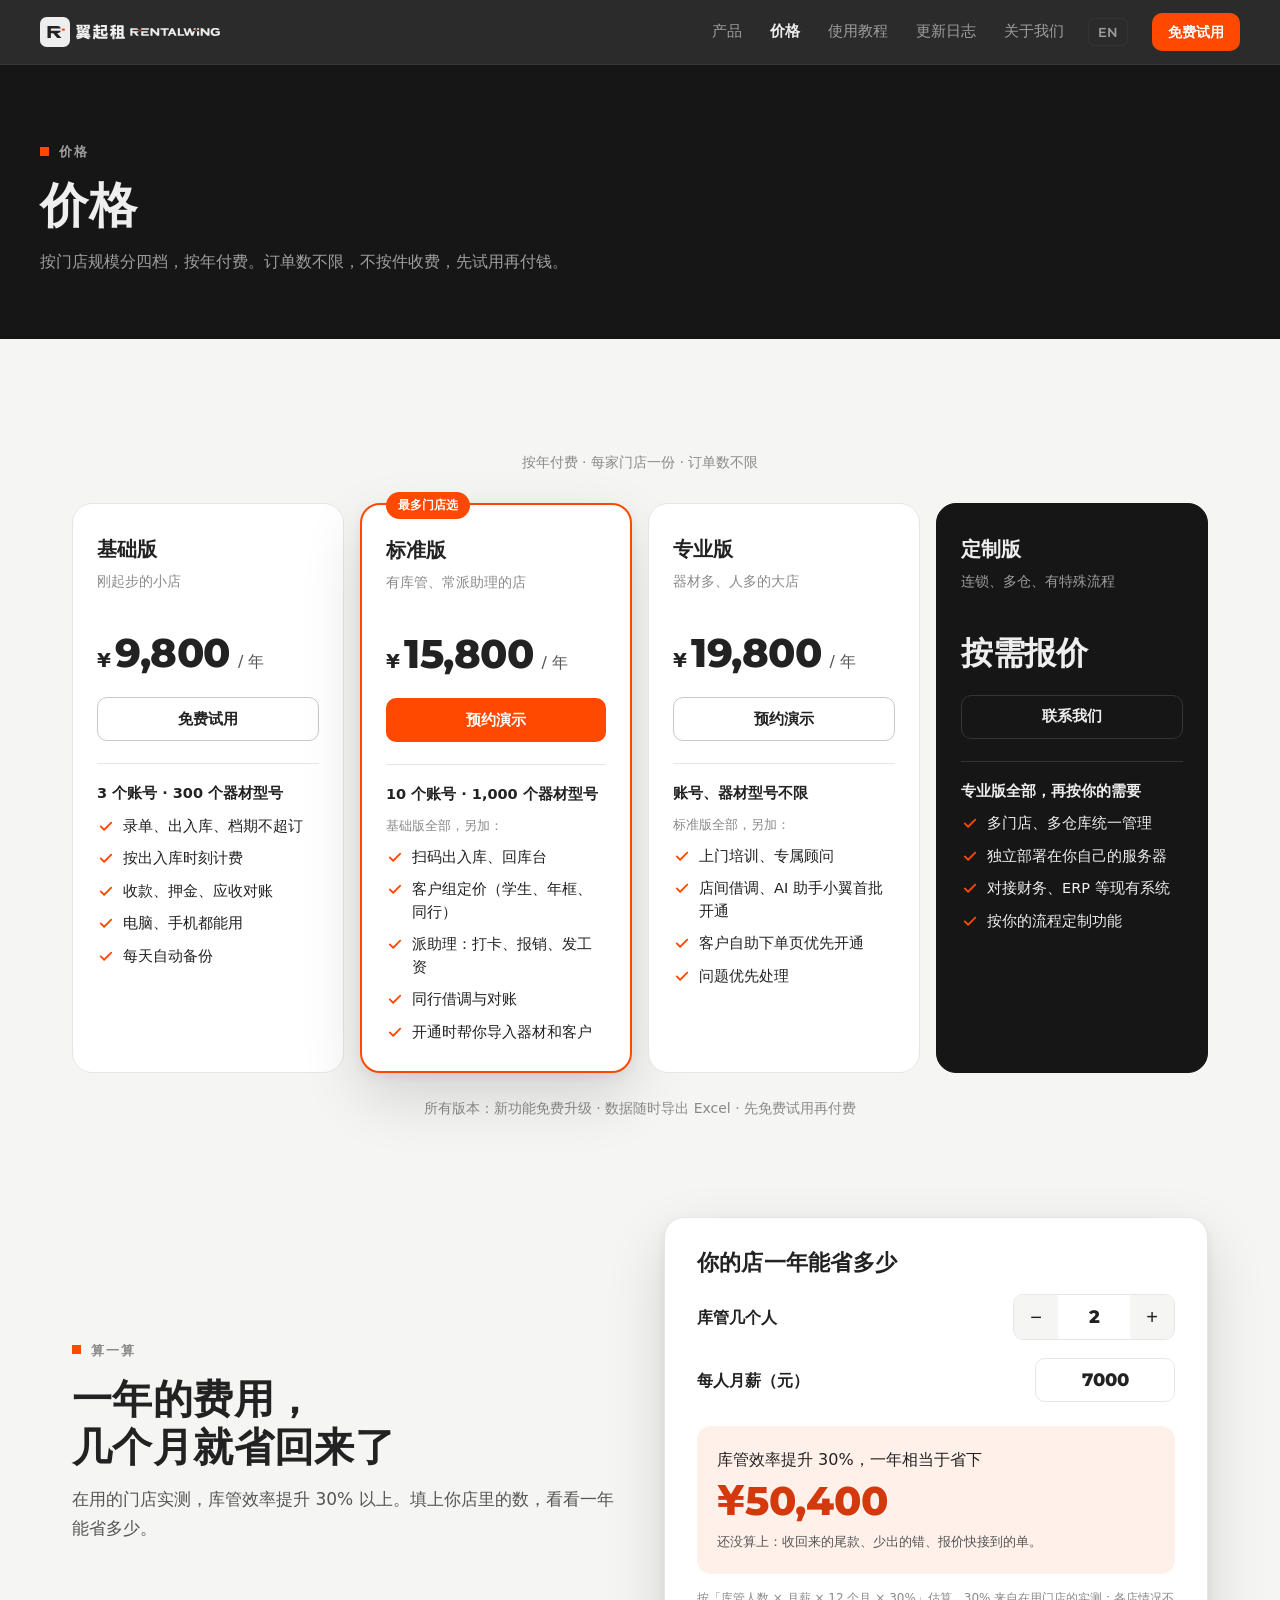
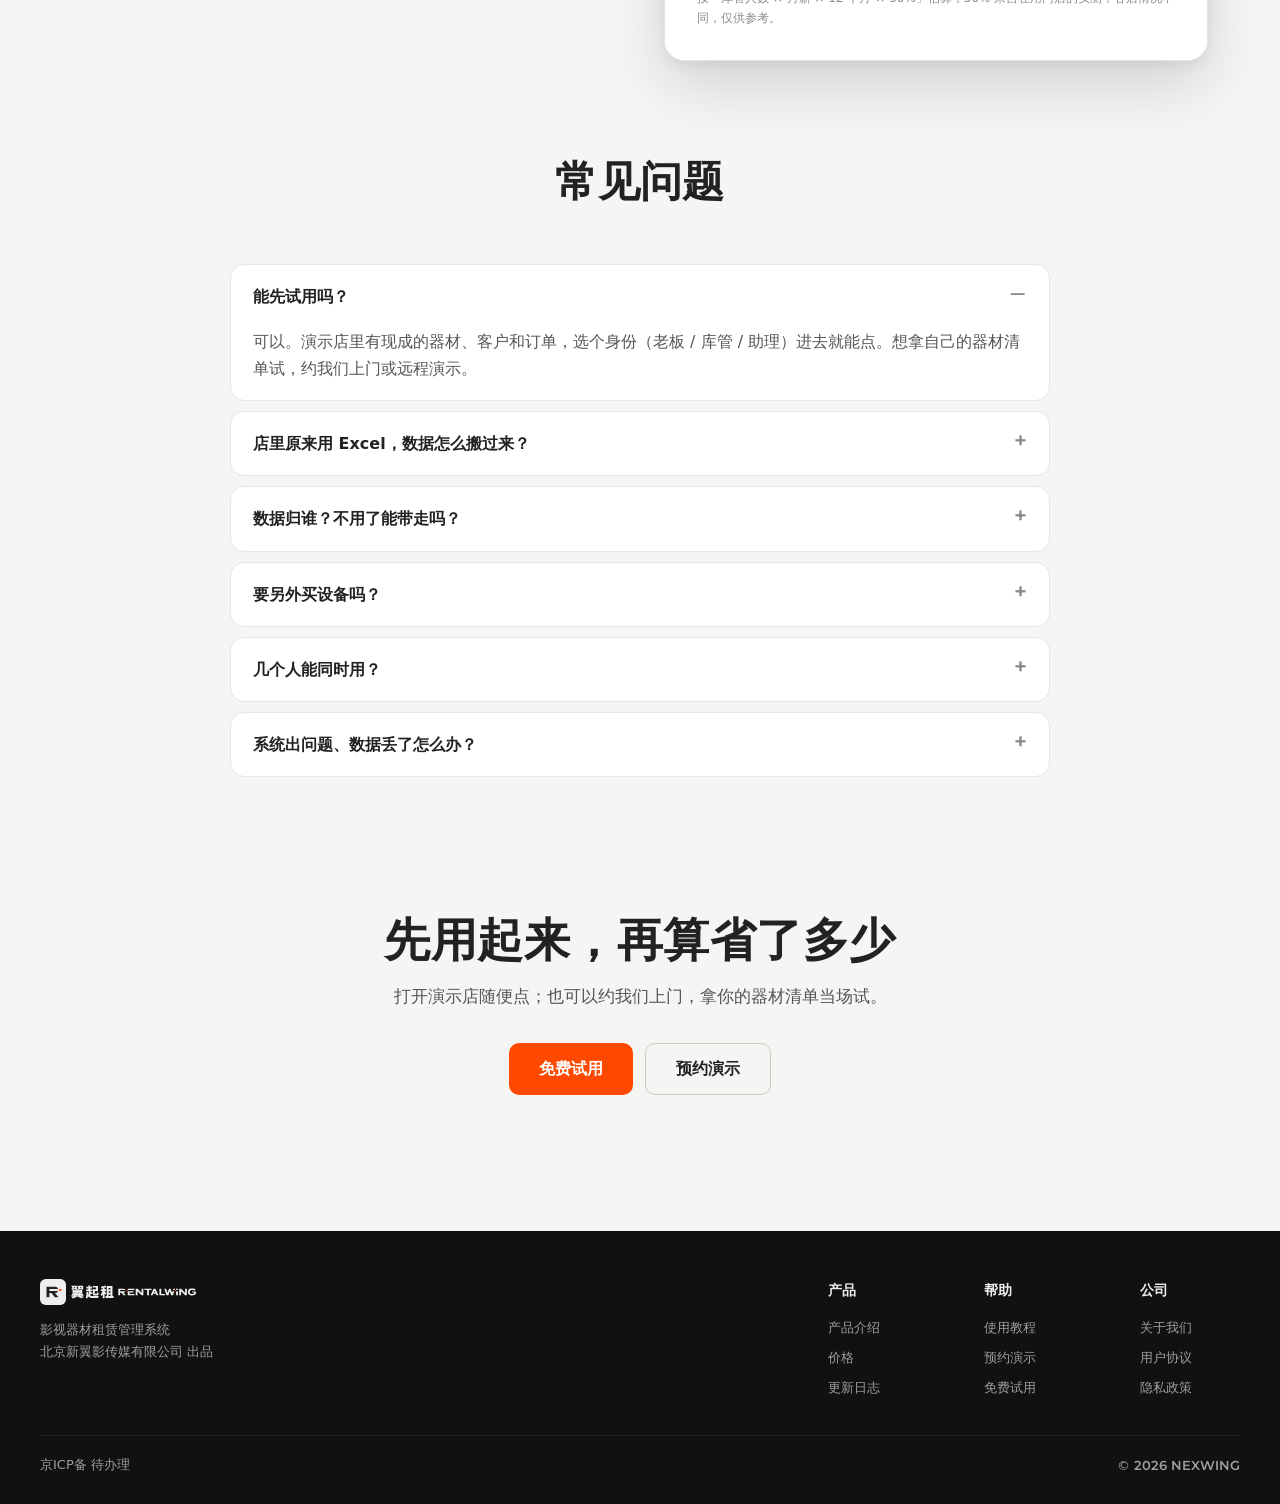
==== commit 87ec63df: "价格：四档（基础 / 标准 / 专业 / 定制）" ====
--- a/pricing.html
+++ b/pricing.html
@@ -6,14 +6,14 @@
   <meta name="robots" content="noindex, nofollow">
   <title>价格 · 翼起租 RENTALWING</title>
   <link rel="alternate" hreflang="en" href="en/pricing.html">
-  <meta name="description" content="翼起租 RENTALWING 按店一年一付，全部功能都在里面，不限订单数、不按件收费。算一算你的店一年能省多少。">
+  <meta name="description" content="翼起租 RENTALWING 价格：基础版、标准版、专业版按年付费，连锁和特殊流程做定制版。订单数不限，先免费试用。">
   <meta name="theme-color" content="#161616">
   <link rel="icon" href="favicon.svg" type="image/svg+xml">
   <link rel="icon" href="favicon-32.png" sizes="32x32" type="image/png">
   <link rel="apple-touch-icon" href="apple-touch-icon.png">
   <meta property="og:type" content="website">
   <meta property="og:title" content="价格 · 翼起租 RENTALWING">
-  <meta property="og:description" content="翼起租 RENTALWING 按店一年一付，全部功能都在里面，不限订单数、不按件收费。算一算你的店一年能省多少。">
+  <meta property="og:description" content="翼起租 RENTALWING 价格：基础版、标准版、专业版按年付费，连锁和特殊流程做定制版。订单数不限，先免费试用。">
   <meta property="og:image" content="assets/img/og.png">
   <link rel="stylesheet" href="assets/css/site.css">
   <script>document.documentElement.classList.add('js')</script>
@@ -66,31 +66,87 @@
     <div class="wrap">
       <p class="eyebrow"><i></i>价格</p>
       <h1>价格</h1>
-      <p class="lead">按店一年一付，全部功能都在里面。不限订单，不按件收费。</p>
+      <p class="lead">按门店规模分四档，按年付费。订单数不限，不按件收费，先试用再付钱。</p>
     </div>
   </section>
 
   <section class="pricing">
     <div class="wrap pricing__inner">
-      <!-- TODO：定价定了以后改这一块（现在按「一年一两万，按门店规模报价」写） -->
-      <article class="plan">
-        <p class="plan__name">标准版</p>
-        <p class="plan__price"><b>¥1–2</b><span>万元 / 年 / 店</span></p>
-        <p class="plan__note">按门店规模报价：器材型号数、同时用的账号数</p>
-        <a class="btn btn--primary btn--lg btn--block" href="#contact" data-contact>预约演示，拿报价</a>
-        <a class="btn btn--line btn--lg btn--block" href="#trial" data-trial>先免费试用</a>
-        <ul class="ticks">
-          <li><svg><use href="#i-check"/></svg>全部功能：录单、出入库、档期、回款、报价、派助理</li>
-          <li><svg><use href="#i-check"/></svg>订单数不限，器材、客户数不限</li>
-          <li><svg><use href="#i-check"/></svg>电脑、手机都能用，老板、库管、助理各一套权限</li>
-          <li><svg><use href="#i-check"/></svg>每天自动备份，本机加异地云端各一份</li>
-          <li><svg><use href="#i-check"/></svg>开通时帮你把器材清单、客户名单导进去</li>
-          <li><svg><use href="#i-check"/></svg>微信群答疑，新功能上线免费升级</li>
-        </ul>
-      </article>
-
+      <!-- TODO：四档的价格、账号数、型号数都是示意，定价定了改这里（英文页 site-src/pages-en/pricing.html 同步改） -->
+  <section class="pricing">
+    <div class="wrap">
+      <p class="pricing__bill">按年付费 · 每家门店一份 · 订单数不限</p>
+      <div class="tiers">
+        <article class="tier">
+          <p class="tier__name">基础版</p>
+          <p class="tier__for">刚起步的小店</p>
+          <p class="tier__price"><span>¥</span><b>9,800</b><em>/ 年</em></p>
+          <a class="btn btn--line btn--block" href="#trial" data-trial>免费试用</a>
+          <ul class="tier__list">
+            <li class="tier__limit">3 个账号 · 300 个器材型号</li>
+            <li><svg><use href="#i-check"/></svg>录单、出入库、档期不超订</li>
+            <li><svg><use href="#i-check"/></svg>按出入库时刻计费</li>
+            <li><svg><use href="#i-check"/></svg>收款、押金、应收对账</li>
+            <li><svg><use href="#i-check"/></svg>电脑、手机都能用</li>
+            <li><svg><use href="#i-check"/></svg>每天自动备份</li>
+          </ul>
+        </article>
+        <article class="tier tier--hot">
+          <p class="tier__badge">最多门店选</p>
+          <p class="tier__name">标准版</p>
+          <p class="tier__for">有库管、常派助理的店</p>
+          <p class="tier__price"><span>¥</span><b>15,800</b><em>/ 年</em></p>
+          <a class="btn btn--primary btn--block" href="#contact" data-contact>预约演示</a>
+          <ul class="tier__list">
+            <li class="tier__limit">10 个账号 · 1,000 个器材型号</li>
+            <li class="tier__plus">基础版全部，另加：</li>
+            <li><svg><use href="#i-check"/></svg>扫码出入库、回库台</li>
+            <li><svg><use href="#i-check"/></svg>客户组定价（学生、年框、同行）</li>
+            <li><svg><use href="#i-check"/></svg>派助理：打卡、报销、发工资</li>
+            <li><svg><use href="#i-check"/></svg>同行借调与对账</li>
+            <li><svg><use href="#i-check"/></svg>开通时帮你导入器材和客户</li>
+          </ul>
+        </article>
+        <article class="tier">
+          <p class="tier__name">专业版</p>
+          <p class="tier__for">器材多、人多的大店</p>
+          <p class="tier__price"><span>¥</span><b>19,800</b><em>/ 年</em></p>
+          <a class="btn btn--line btn--block" href="#contact" data-contact>预约演示</a>
+          <ul class="tier__list">
+            <li class="tier__limit">账号、器材型号不限</li>
+            <li class="tier__plus">标准版全部，另加：</li>
+            <li><svg><use href="#i-check"/></svg>上门培训、专属顾问</li>
+            <li><svg><use href="#i-check"/></svg>店间借调、AI 助手小翼首批开通</li>
+            <li><svg><use href="#i-check"/></svg>客户自助下单页优先开通</li>
+            <li><svg><use href="#i-check"/></svg>问题优先处理</li>
+          </ul>
+        </article>
+        <article class="tier tier--custom">
+          <p class="tier__name">定制版</p>
+          <p class="tier__for">连锁、多仓、有特殊流程</p>
+          <p class="tier__price tier__price--talk"><b>按需报价</b></p>
+          <a class="btn btn--ghost btn--block" href="#contact" data-contact>联系我们</a>
+          <ul class="tier__list">
+            <li class="tier__limit">专业版全部，再按你的需要</li>
+            <li><svg><use href="#i-check"/></svg>多门店、多仓库统一管理</li>
+            <li><svg><use href="#i-check"/></svg>独立部署在你自己的服务器</li>
+            <li><svg><use href="#i-check"/></svg>对接财务、ERP 等现有系统</li>
+            <li><svg><use href="#i-check"/></svg>按你的流程定制功能</li>
+          </ul>
+        </article>
+      </div>
+      <p class="pricing__note">所有版本：新功能免费升级 · 数据随时导出 Excel · 先免费试用再付费</p>
+    </div>
+  </section>
+
+  <section class="roi">
+    <div class="wrap roi__inner">
+      <div class="roi__text">
+        <p class="eyebrow eyebrow--dark"><i></i>算一算</p>
+        <h2>一年的费用，<br>几个月就省回来了</h2>
+        <p>在用的门店实测，库管效率提升 30% 以上。填上你店里的数，看看一年能省多少。</p>
+      </div>
       <article class="calc" data-calc>
-        <p class="eyebrow eyebrow--dark"><i></i>算一算</p>
         <h2>你的店一年能省多少</h2>
         <label class="calc__row"><span>库管几个人</span>
           <span class="calc__step"><button type="button" data-calc-dec="staff" aria-label="少一个">−</button><input type="number" inputmode="numeric" min="1" max="20" value="2" data-calc-in="staff" aria-label="库管人数"><button type="button" data-calc-inc="staff" aria-label="多一个">+</button></span>
@@ -132,7 +188,7 @@
         </details>
         <details>
           <summary>几个人能同时用？</summary>
-          <p>老板、库管、助理都能有自己的账号，同时用，别人改了你这边自动刷新。账号数量按门店规模定在报价里。</p>
+          <p>老板、库管、助理都能有自己的账号，同时用，别人改了你这边自动刷新。基础版 3 个账号、标准版 10 个、专业版不限。</p>
         </details>
         <details>
           <summary>系统出问题、数据丢了怎么办？</summary>
--- a/assets/css/site.css
+++ b/assets/css/site.css
@@ -619,23 +619,41 @@
 .page-hero .lead { margin-top: 14px; color: var(--on-night-muted); font-size: 16px; max-width: 640px; }
 @media (max-width: 640px) { .page-hero { padding: 48px 0 40px; } }
 
-/* 价格 */
-.pricing { padding: 64px 0 24px; }
-.pricing__inner { display: grid; grid-template-columns: 1fr 1fr; gap: 24px; align-items: start; }
-@media (max-width: 900px) { .pricing__inner { grid-template-columns: 1fr; max-width: 560px; margin: 0 auto; } }
-.plan, .calc { background: var(--white); border: 1px solid var(--line); border-radius: 20px; padding: 32px; }
-.plan { box-shadow: var(--shadow); }
-.plan__name { font-weight: 700; color: var(--orange); }
-.plan__price { margin-top: 10px; display: flex; align-items: baseline; gap: 8px; }
-.plan__price b { font: 800 44px/1 var(--latin); }
-.plan__price span { color: var(--ink-2); }
-.plan__note { margin-top: 8px; color: var(--muted); font-size: 14px; }
-.plan .btn { margin-top: 12px; }
-.plan .btn--primary { margin-top: 24px; }
-.plan .ticks { margin-top: 26px; }
-.plan .ticks li { align-items: flex-start; font-weight: 500; font-size: 15px; }
-.plan .ticks svg { margin-top: 3px; }
-.calc h2 { font-size: 26px; font-weight: 800; }
+/* 价格：四档 + 算一算 */
+.pricing { padding: 56px 0 24px; }
+.pricing__bill, .pricing__note { text-align: center; color: var(--muted); font-size: 14px; }
+.pricing__note { margin-top: 24px !important; }
+.tiers { display: grid; grid-template-columns: repeat(4, 1fr); gap: 16px; align-items: stretch; margin-top: 28px; }
+@media (max-width: 1100px) { .tiers { grid-template-columns: repeat(2, 1fr); } }
+@media (max-width: 640px) { .tiers { grid-template-columns: 1fr; } }
+.tier { position: relative; display: flex; flex-direction: column; background: var(--white); border: 1px solid var(--line); border-radius: 20px; padding: 28px 24px; }
+.tier__name { font-size: 20px; font-weight: 800; }
+.tier__for { margin-top: 4px !important; color: var(--muted); font-size: 14px; line-height: 1.6; min-height: 3.2em; }
+.tier__price { margin: 18px 0 4px !important; display: flex; align-items: baseline; gap: 4px; }
+.tier__price span { font: 700 20px var(--latin); }
+.tier__price b { font: 800 40px/1 var(--latin); letter-spacing: -.01em; }
+.tier__price em { font-style: normal; color: var(--ink-2); margin-left: 4px; }
+.tier__price--talk b { font: 800 32px/1.25 var(--sans); }
+.tier__usd { color: var(--muted); font: 600 13px var(--latin); margin-top: -2px !important; }
+.tier .btn { margin-top: 18px; }
+.tier__list { list-style: none; margin: 22px 0 0; padding: 18px 0 0; border-top: 1px solid var(--line); display: grid; gap: 10px; font-size: 14.5px; }
+.tier__list li { display: flex; gap: 8px; align-items: flex-start; line-height: 1.55; }
+.tier__list svg { width: 18px; height: 18px; flex: none; margin-top: 2px; fill: none; stroke: var(--orange); stroke-width: 2.4; stroke-linecap: round; stroke-linejoin: round; }
+.tier__limit { font-weight: 700; }
+.tier__plus { color: var(--muted); font-size: 13px; }
+.tier--hot { border: 2px solid var(--orange); box-shadow: var(--shadow); }
+.tier__badge { position: absolute; top: -13px; left: 24px; padding: 3px 12px; border-radius: 999px; background: var(--orange); color: #fff; font-size: 12px; font-weight: 700; }
+.tier--custom { background: var(--night); color: var(--on-night); border-color: var(--night); }
+.tier--custom .tier__for, .tier--custom .tier__plus { color: var(--on-night-muted); }
+.tier--custom .tier__list { border-top-color: var(--night-line); }
+
+.roi { padding: 72px 0 24px; }
+.roi__inner { display: grid; grid-template-columns: 1fr 1fr; gap: 48px; align-items: center; }
+@media (max-width: 900px) { .roi__inner { grid-template-columns: 1fr; gap: 24px; max-width: 560px; } }
+.roi__text h2 { font-size: clamp(28px, 3.4vw, 40px); font-weight: 800; }
+.roi__text p:not(.eyebrow) { margin-top: 14px; color: var(--ink-2); font-size: 17px; }
+.calc { background: var(--white); border: 1px solid var(--line); border-radius: 20px; padding: 32px; box-shadow: var(--shadow); }
+.calc h2 { font-size: 22px; font-weight: 800; }
 .calc__row { display: flex; align-items: center; justify-content: space-between; gap: 16px; margin-top: 18px; font-weight: 600; }
 .calc__step { display: inline-flex; align-items: center; border: 1px solid var(--line); border-radius: 10px; overflow: hidden; }
 .calc__step button { width: 44px; height: 44px; border: 0; background: var(--paper); font-size: 20px; cursor: pointer; color: var(--ink); }
